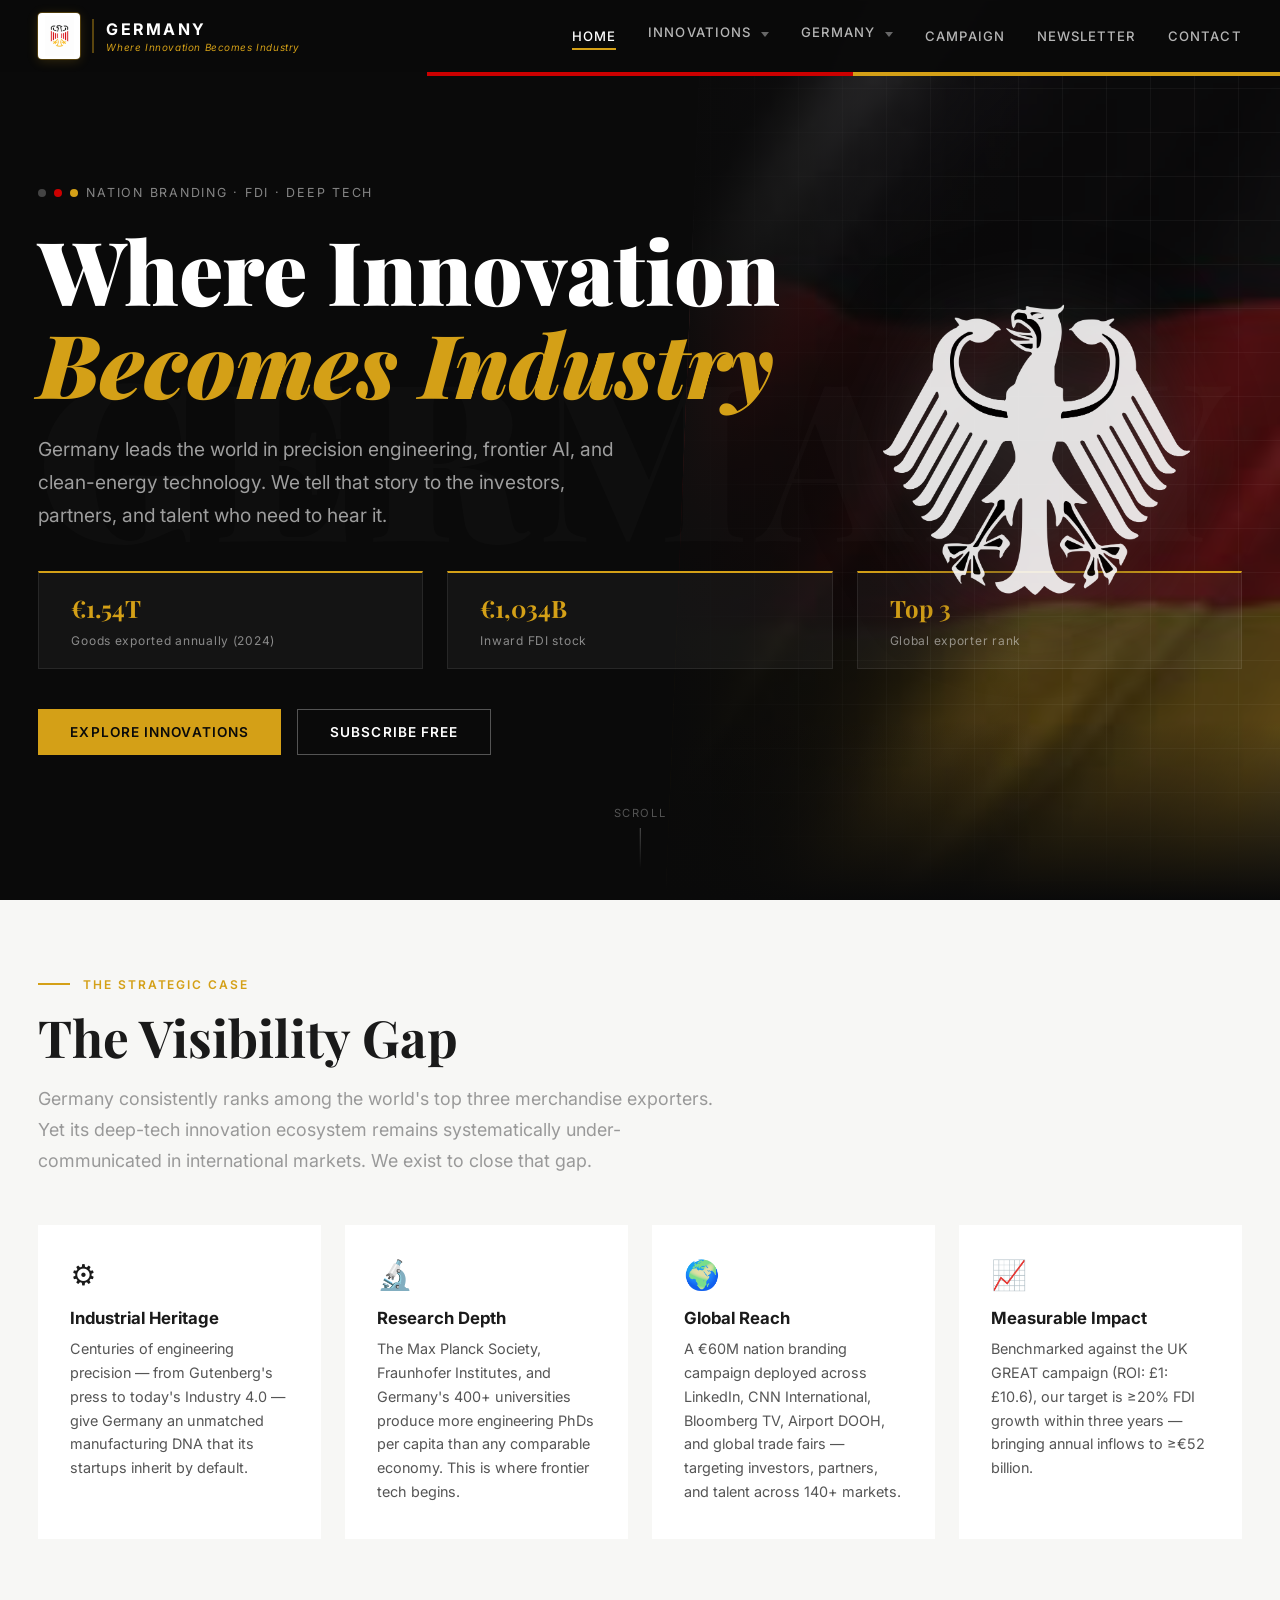
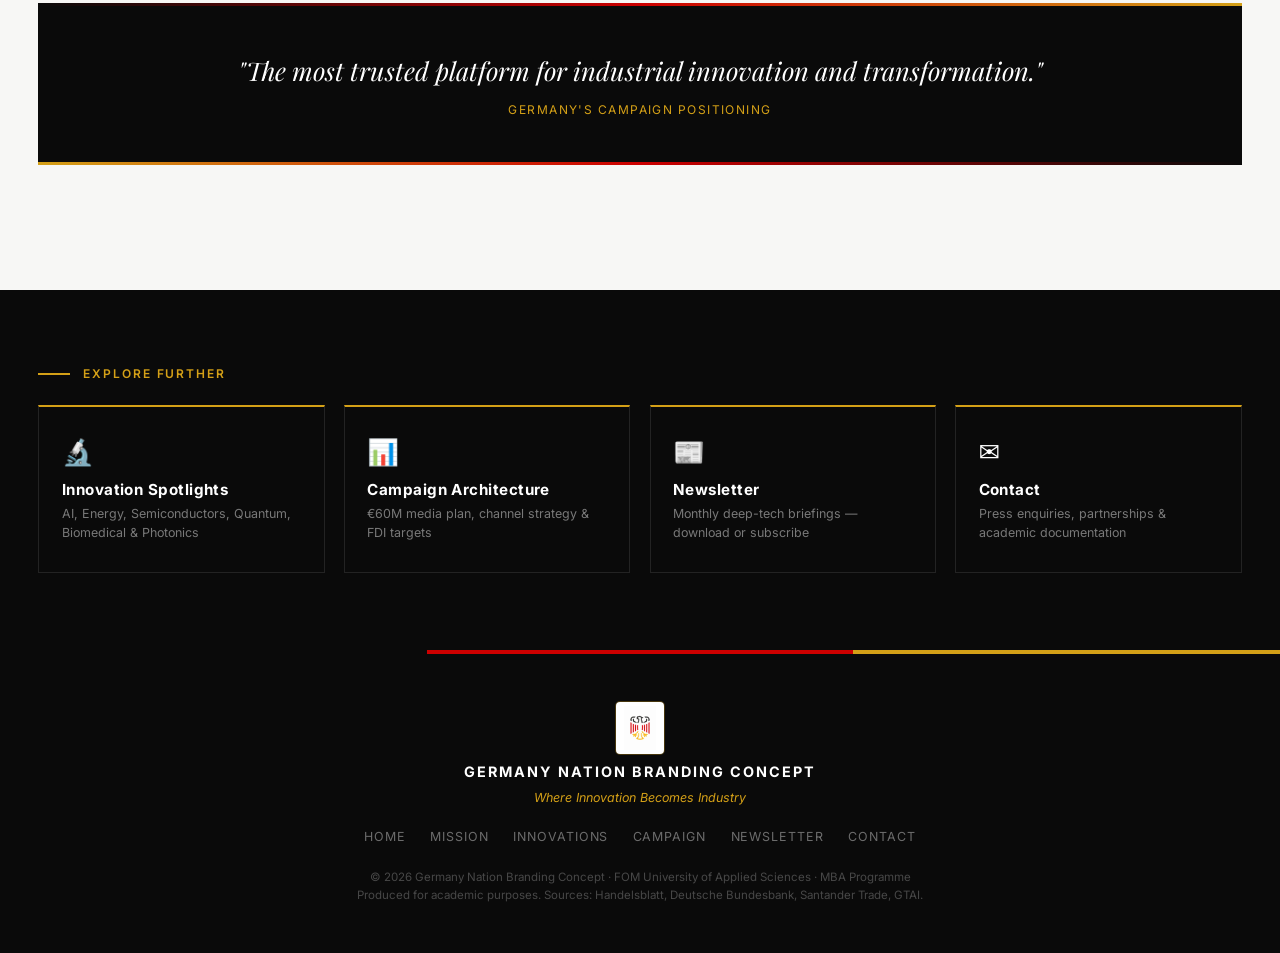
==== index.html @ 7d81b746 "Fix dropdown: bridge hover gap and replace unicode caret with CSS triangle - Replace &#9662; with CS" ====
<!DOCTYPE html>
<html lang="en">
<head>
  <meta charset="UTF-8" />
  <meta name="viewport" content="width=device-width, initial-scale=1.0" />
  <title>Germany — Where Innovation Becomes Industry</title>
  <link rel="preconnect" href="https://fonts.googleapis.com" />
  <link href="https://fonts.googleapis.com/css2?family=Playfair+Display:ital,wght@0,400;0,700;0,900;1,400&family=Inter:wght@300;400;500;600;700&display=swap" rel="stylesheet" />
  <link rel="stylesheet" href="style.css" />
</head>
<body>


<!-- ═══════════════════════════════════════════════
     NAVBAR
════════════════════════════════════════════════ -->
<header class="navbar" id="navbar">
  <div class="navbar__inner">
    <a href="index.html" class="navbar__logo">
      <img src="images/Adler_modern.png" class="logo-bundesadler" alt="Bundesadler" />
      <span class="logo-text">GERMANY<span class="logo-sub">Where Innovation Becomes Industry</span></span>
    </a>

        <nav class="navbar__links" id="navLinks">
      <a href="index.html" class="nav-link active">Home</a>
      <div class="nav-dropdown">
        <a href="innovations.html" class="nav-link has-dropdown">Innovations <span class="nav-caret"></span></a>
        <div class="nav-dropdown__menu">
          <a href="innovations.html#energy">Energy</a>
          <a href="innovations.html#ai">Artificial Intelligence</a>
          <a href="innovations.html#semicon">Semiconductors</a>
          <a href="innovations.html#biotech">Biomedical</a>
          <a href="innovations.html#quantum">Quantum</a>
          <a href="innovations.html#photonics">Photonics</a>
        </div>
      </div>
      <div class="nav-dropdown">
        <a href="germany.html" class="nav-link has-dropdown">GerMANY <span class="nav-caret"></span></a>
        <div class="nav-dropdown__menu">
          <a href="germany.html#innovations">GerMANY Innovations</a>
          <a href="germany.html#traditions">GerMANY Traditions</a>
          <a href="germany.html#automotives">GerMANY Automotives</a>
        </div>
      </div>
      <a href="campaign.html" class="nav-link">Campaign</a>
      <a href="newsletter.html" class="nav-link">Newsletter</a>
      <a href="contact.html" class="nav-link">Contact</a>
    </nav>

    <button class="hamburger" id="hamburger" aria-label="Menu">
      <span></span><span></span><span></span>
    </button>
  </div>
  <!-- German flag stripe -->
  <div class="flag-stripe">
    <div class="stripe black"></div>
    <div class="stripe red"></div>
    <div class="stripe gold"></div>
  </div>
</header>

<!-- ═══════════════════════════════════════════════
     HERO
════════════════════════════════════════════════ -->
<section class="hero" id="home">
  <!-- Real German flag photo background -->
  <div class="hero__flag-bg" aria-hidden="true">
    <img src="images/download.jpg" class="hero__flag-photo" alt="" />
    <div class="hfb-grid"></div>
  </div>
  <div class="hero__bg-text">GERMANY</div>

  <div class="hero__content">
    <div class="hero__eyebrow">
      <span class="flag-dot black-dot"></span>
      <span class="flag-dot red-dot"></span>
      <span class="flag-dot gold-dot"></span>
      <span>Nation Branding · FDI · Deep Tech</span>
    </div>
    <h1 class="hero__title">
      Where Innovation<br/>
      <em>Becomes Industry</em>
    </h1>
    <p class="hero__subtitle">
      Germany leads the world in precision engineering, frontier AI, and clean-energy technology.
      We tell that story to the investors, partners, and talent who need to hear it.
    </p>
    <div class="hero__stats">
      <div class="stat-card">
        <span class="stat-num">€1.54T</span>
        <span class="stat-label">Goods exported annually (2024)</span>
      </div>
      <div class="stat-card">
        <span class="stat-num">€1,034B</span>
        <span class="stat-label">Inward FDI stock</span>
      </div>
      <div class="stat-card">
        <span class="stat-num">Top 3</span>
        <span class="stat-label">Global exporter rank</span>
      </div>
    </div>
    <div class="hero__cta">
      <a href="innovations.html" class="btn btn--gold">Explore Innovations</a>
      <a href="newsletter.html" class="btn btn--outline">Subscribe Free</a>
    </div>
  </div>

  <div class="hero__eagle">
    <img src="images/Bundesadler_Siegel.svg.png" alt="Bundesadler — Germany" class="eagle-img" />
    <svg viewBox="0 0 200 220" xmlns="http://www.w3.org/2000/svg" class="eagle-svg" aria-label="Bundesadler" style="display:none">
      <g>
        <!-- Body -->
        <ellipse cx="100" cy="130" rx="26" ry="38" fill="currentColor"/>
        <!-- Head -->
        <circle cx="100" cy="75" r="22" fill="currentColor"/>
        <!-- Beak right -->
        <polygon points="100,62 128,74 100,86" fill="currentColor"/>
        <!-- Eye -->
        <circle cx="112" cy="69" r="5" fill="#0a0a0a"/>
        <!-- Crown 3 peaks -->
        <polygon points="83,53 87,40 91,53" fill="currentColor"/>
        <polygon points="95,50 100,36 105,50" fill="currentColor"/>
        <polygon points="109,53 113,40 117,53" fill="currentColor"/>
        <!-- Left wing -->
        <path d="M74,110 C60,92 20,82 5,55 C22,68 38,80 54,96 C38,74 30,46 36,20 C48,46 52,76 62,100 C54,66 58,32 72,16 C76,50 70,84 72,108 Z" fill="currentColor"/>
        <!-- Right wing -->
        <path d="M126,110 C140,92 180,82 195,55 C178,68 162,80 146,96 C162,74 170,46 164,20 C152,46 148,76 138,100 C146,66 142,32 128,16 C124,50 130,84 128,108 Z" fill="currentColor"/>
        <!-- Tail fan -->
        <path d="M78,165 C72,182 60,196 50,210 C66,196 82,186 100,180 C118,186 134,196 150,210 C140,196 128,182 122,165 Z" fill="currentColor"/>
        <!-- Left talons -->
        <line x1="80" y1="166" x2="62" y2="185" stroke="currentColor" stroke-width="5" stroke-linecap="round"/>
        <line x1="80" y1="166" x2="70" y2="188" stroke="currentColor" stroke-width="5" stroke-linecap="round"/>
        <line x1="80" y1="166" x2="78" y2="190" stroke="currentColor" stroke-width="5" stroke-linecap="round"/>
        <!-- Right talons -->
        <line x1="120" y1="166" x2="138" y2="185" stroke="currentColor" stroke-width="5" stroke-linecap="round"/>
        <line x1="120" y1="166" x2="130" y2="188" stroke="currentColor" stroke-width="5" stroke-linecap="round"/>
        <line x1="120" y1="166" x2="122" y2="190" stroke="currentColor" stroke-width="5" stroke-linecap="round"/>
        <!-- Breast shield (red) -->
        <rect x="88" y="118" width="24" height="30" rx="3" fill="#CC0000"/>
        <line x1="100" y1="118" x2="100" y2="148" stroke="#D4A017" stroke-width="2.5"/>
      </g>
    </svg>
  </div>

  <div class="hero__scroll">
    <span>Scroll</span>
    <div class="scroll-line"></div>
  </div>
</section>

<!-- ═══════════════════════════════════════════════
     MISSION — NATION BRANDING
════════════════════════════════════════════════ -->
<section class="section mission" id="mission">
  <div class="section__inner">
    <div class="section__label">
      <div class="label-line"></div>
      The Strategic Case
    </div>
    <h2 class="section__title">The Visibility Gap</h2>
    <p class="section__lead">
      Germany consistently ranks among the world's top three merchandise exporters.
      Yet its deep-tech innovation ecosystem remains systematically under-communicated
      in international markets. We exist to close that gap.
    </p>

    <div class="mission__grid">
      <div class="mission__card">
        <div class="card-icon gold-icon">⚙️</div>
        <h3>Industrial Heritage</h3>
        <p>Centuries of engineering precision — from Gutenberg's press to today's Industry 4.0 — give Germany an unmatched manufacturing DNA that its startups inherit by default.</p>
      </div>
      <div class="mission__card">
        <div class="card-icon red-icon">🔬</div>
        <h3>Research Depth</h3>
        <p>The Max Planck Society, Fraunhofer Institutes, and Germany's 400+ universities produce more engineering PhDs per capita than any comparable economy. This is where frontier tech begins.</p>
      </div>
      <div class="mission__card">
        <div class="card-icon black-icon">🌍</div>
        <h3>Global Reach</h3>
        <p>A €60M nation branding campaign deployed across LinkedIn, CNN International, Bloomberg TV, Airport DOOH, and global trade fairs — targeting investors, partners, and talent across 140+ markets.</p>
      </div>
      <div class="mission__card">
        <div class="card-icon gold-icon">📈</div>
        <h3>Measurable Impact</h3>
        <p>Benchmarked against the UK GREAT campaign (ROI: £1:£10.6), our target is ≥20% FDI growth within three years — bringing annual inflows to ≥€52 billion.</p>
      </div>
    </div>

    <!-- Positioning statement -->
    <div class="positioning">
      <div class="positioning__quote">
        "The most trusted platform for industrial innovation and transformation."
      </div>
      <div class="positioning__label">Germany's Campaign Positioning</div>
    </div>

  </div>
</section>

<!-- Page Navigation -->
<section class="section page-nav-sec">
  <div class="section__inner">
    <div class="section__label"><div class="label-line"></div>Explore Further</div>
    <div class="page-nav__grid">
      <a href="innovations.html" class="page-nav__card">
        <div class="page-nav__icon">&#128300;</div>
        <div class="page-nav__title">Innovation Spotlights</div>
        <div class="page-nav__desc">AI, Energy, Semiconductors, Quantum, Biomedical &amp; Photonics</div>
      </a>
      <a href="campaign.html" class="page-nav__card">
        <div class="page-nav__icon">&#128202;</div>
        <div class="page-nav__title">Campaign Architecture</div>
        <div class="page-nav__desc">&#8364;60M media plan, channel strategy &amp; FDI targets</div>
      </a>
      <a href="newsletter.html" class="page-nav__card">
        <div class="page-nav__icon">&#128240;</div>
        <div class="page-nav__title">Newsletter</div>
        <div class="page-nav__desc">Monthly deep-tech briefings &mdash; download or subscribe</div>
      </a>
      <a href="contact.html" class="page-nav__card">
        <div class="page-nav__icon">&#9993;</div>
        <div class="page-nav__title">Contact</div>
        <div class="page-nav__desc">Press enquiries, partnerships &amp; academic documentation</div>
      </a>
    </div>
  </div>
</section>

<!-- ═══════════════════════════════════════════════
     FOOTER
════════════════════════════════════════════════ -->
<footer class="footer">
  <div class="flag-stripe">
    <div class="stripe black"></div>
    <div class="stripe red"></div>
    <div class="stripe gold"></div>
  </div>
  <div class="footer__inner">
    <div class="footer__brand">
      <img src="images/Adler_modern.png" class="footer-adler" alt="Bundesadler" />
      <span class="footer__name">GERMANY NATION BRANDING CONCEPT</span>
      <span class="footer__tagline">Where Innovation Becomes Industry</span>
    </div>
    <div class="footer__links">
      <a href="index.html">Home</a>
      <a href="index.html">Mission</a>
      <a href="innovations.html">Innovations</a>
      <a href="campaign.html">Campaign</a>
      <a href="newsletter.html">Newsletter</a>
      <a href="contact.html">Contact</a>
    </div>
    <div class="footer__copy">
      © 2026 Germany Nation Branding Concept · FOM University of Applied Sciences · MBA Programme<br/>
      Produced for academic purposes. Sources: Handelsblatt, Deutsche Bundesbank, Santander Trade, GTAI.
    </div>
  </div>
</footer>
<script src="script.js"></script>
</body>
</html>
---- style.css ----
/* ═══════════════════════════════════════════════
   VARIABLES & RESET
════════════════════════════════════════════════ */
:root {
  --black:   #0a0a0a;
  --red:     #CC0000;
  --gold:    #D4A017;
  --gold-lt: #F0C040;
  --navy:    #003366;
  --white:   #FFFFFF;
  --grey-1:  #F7F7F5;
  --grey-2:  #E8E6E0;
  --grey-3:  #999;
  --text:    #1a1a1a;

  --ff-serif: 'Playfair Display', Georgia, serif;
  --ff-sans:  'Inter', system-ui, sans-serif;

  --nav-h: 72px;
  --max-w: 1760px;
  --pad:   clamp(1.5rem, 3vw, 3.5rem);
}

*, *::before, *::after { box-sizing: border-box; margin: 0; padding: 0; }
html { scroll-behavior: smooth; font-size: 16px; }
body { font-family: var(--ff-sans); color: var(--text); background: var(--white); overflow-x: hidden; }
img, svg { display: block; }
a { color: inherit; text-decoration: none; }
button { cursor: pointer; border: none; background: none; font-family: var(--ff-sans); }

/* ═══════════════════════════════════════════════
   FLAG STRIPE
════════════════════════════════════════════════ */
.flag-stripe { display: flex; height: 4px; width: 100%; }
.flag-stripe .stripe { flex: 1; }
.stripe.black, .fb.black { background: var(--black); }
.stripe.red,   .fb.red   { background: var(--red); }
.stripe.gold,  .fb.gold  { background: var(--gold); }

/* ═══════════════════════════════════════════════
   NAVBAR
════════════════════════════════════════════════ */
.navbar {
  position: fixed; top: 0; left: 0; right: 0; z-index: 1000;
  background: rgba(10,10,10,0.96);
  backdrop-filter: blur(12px);
  -webkit-backdrop-filter: blur(12px);
  transition: box-shadow 0.3s;
}
.navbar.scrolled { box-shadow: 0 2px 24px rgba(0,0,0,0.4); }
.navbar__inner {
  max-width: var(--max-w);
  margin: 0 auto;
  padding: 0 var(--pad);
  height: var(--nav-h);
  display: flex;
  align-items: center;
  justify-content: space-between;
}

.navbar__logo {
  display: flex; align-items: center; gap: 0.75rem;
  font-family: var(--ff-sans); font-weight: 700; color: var(--white);
  letter-spacing: 0.04em;
}
.logo-bundesadler {
  width: 42px; height: 46px;
  object-fit: contain;
  flex-shrink: 0;
  background: white;
  border-radius: 4px;
  padding: 3px;
  box-shadow: 0 0 0 1px rgba(212,160,23,0.3), 0 2px 12px rgba(212,160,23,0.2);
  transition: box-shadow 0.3s;
}
.navbar__logo:hover .logo-bundesadler {
  box-shadow: 0 0 0 2px var(--gold), 0 4px 20px rgba(212,160,23,0.4);
}
.logo-text {
  font-size: 1rem; letter-spacing: 0.14em; color: var(--white);
  text-transform: uppercase;
  border-left: 2px solid rgba(212,160,23,0.4);
  padding-left: 0.75rem;
}
.logo-sub {
  color: var(--gold); font-weight: 400; font-size: 0.62rem;
  display: block; letter-spacing: 0.06em;
  text-transform: none; margin-top: 2px;
  font-style: italic;
}

.navbar__links { display: flex; gap: 2rem; }
.nav-link {
  font-size: 0.82rem; font-weight: 500; letter-spacing: 0.08em;
  color: rgba(255,255,255,0.7); text-transform: uppercase;
  padding: 0.4rem 0; position: relative;
  transition: color 0.2s;
}
.nav-link::after {
  content: ''; position: absolute; bottom: 0; left: 0; right: 0;
  height: 2px; background: var(--gold);
  transform: scaleX(0); transform-origin: left;
  transition: transform 0.25s ease;
}
.nav-link:hover, .nav-link.active { color: var(--white); }
.nav-link:hover::after, .nav-link.active::after { transform: scaleX(1); }

/* ── Dropdown navigation ─────────────────────── */
.nav-caret {
  display: inline-block;
  width: 0; height: 0;
  border-left: 4px solid transparent;
  border-right: 4px solid transparent;
  border-top: 5px solid currentColor;
  opacity: 0.55;
  margin-left: 5px;
  vertical-align: middle;
  transition: transform 0.18s;
}
.nav-dropdown { position: relative; }
.nav-dropdown__menu {
  position: absolute;
  /* top: 100% + padding-top bridges the gap so hover never breaks */
  top: 100%; left: 50%;
  transform: translateX(-50%) translateY(-4px);
  min-width: 210px;
  background: rgba(10,10,10,0.98);
  border: 1px solid rgba(212,160,23,0.18);
  border-top: 2px solid var(--gold);
  padding: 0.4rem 0;
  margin-top: 12px;
  opacity: 0; pointer-events: none;
  transition: opacity 0.18s ease, transform 0.18s ease;
  z-index: 500;
}
/* Invisible bridge fills the gap between link and menu */
.nav-dropdown__menu::before {
  content: '';
  position: absolute;
  top: -14px; left: 0; right: 0;
  height: 14px;
}
.nav-dropdown:hover .nav-dropdown__menu,
.nav-dropdown.open .nav-dropdown__menu {
  opacity: 1; pointer-events: auto;
  transform: translateX(-50%) translateY(0);
}
.nav-dropdown:hover .nav-caret { transform: rotate(180deg); }
.nav-dropdown__menu a {
  display: block;
  padding: 0.55rem 1.2rem;
  font-size: 0.78rem; font-weight: 500;
  letter-spacing: 0.06em; text-transform: none;
  color: rgba(255,255,255,0.65);
  transition: color 0.15s, background 0.15s;
  white-space: nowrap;
}
.nav-dropdown__menu a:hover { color: var(--gold); background: rgba(212,160,23,0.05); }

.hamburger { display: none; flex-direction: column; gap: 5px; padding: 8px; }
.hamburger span { display: block; width: 24px; height: 2px; background: var(--white); transition: all 0.3s; }
.hamburger.open span:nth-child(1) { transform: translateY(7px) rotate(45deg); }
.hamburger.open span:nth-child(2) { opacity: 0; }
.hamburger.open span:nth-child(3) { transform: translateY(-7px) rotate(-45deg); }

/* ═══════════════════════════════════════════════
   HERO
════════════════════════════════════════════════ */
.hero {
  min-height: 100vh;
  background: var(--black);
  display: flex; align-items: center;
  padding: calc(var(--nav-h) + 2rem) var(--pad) 4rem;
  position: relative; overflow: hidden;
}

.hero__bg-text {
  position: absolute;
  font-family: var(--ff-serif);
  font-size: clamp(80px, 18vw, 220px);
  font-weight: 900;
  color: rgba(255,255,255,0.02);
  letter-spacing: 0.05em;
  top: 50%; left: 50%;
  transform: translate(-50%,-50%);
  white-space: nowrap;
  pointer-events: none;
  user-select: none;
}

.hero__content {
  max-width: var(--max-w); margin: 0 auto; position: relative; z-index: 2;
  flex: 1;
}
.hero__eyebrow {
  display: flex; align-items: center; gap: 0.5rem;
  font-size: 0.78rem; letter-spacing: 0.14em; text-transform: uppercase;
  color: rgba(255,255,255,0.5); margin-bottom: 1.5rem;
}
.flag-dot { width: 8px; height: 8px; border-radius: 50%; }
.black-dot { background: #444; }
.red-dot   { background: var(--red); }
.gold-dot  { background: var(--gold); }

.hero__title {
  font-family: var(--ff-serif);
  font-size: clamp(2.8rem, 7vw, 5.5rem);
  font-weight: 900;
  color: var(--white);
  line-height: 1.05;
  margin-bottom: 1.5rem;
}
.hero__title em {
  font-style: italic;
  color: var(--gold);
  display: block;
}

.hero__subtitle {
  font-size: clamp(1rem, 1.5vw, 1.2rem);
  color: rgba(255,255,255,0.6);
  max-width: 580px;
  line-height: 1.7;
  margin-bottom: 2.5rem;
}

.hero__stats {
  display: flex; gap: 1.5rem; flex-wrap: wrap;
  margin-bottom: 2.5rem;
}
.stat-card {
  background: rgba(255,255,255,0.04);
  border: 1px solid rgba(255,255,255,0.08);
  border-top: 2px solid var(--gold);
  padding: 1.2rem 2rem;
  flex: 1; min-width: 160px;
}
.stat-num {
  display: block; font-size: 1.5rem; font-weight: 700; color: var(--gold);
  font-family: var(--ff-serif); margin-bottom: 0.3rem;
}
.stat-label { font-size: 0.75rem; color: rgba(255,255,255,0.5); letter-spacing: 0.06em; }

.hero__cta { display: flex; gap: 1rem; flex-wrap: wrap; }

/* Buttons */
.btn {
  display: inline-flex; align-items: center;
  padding: 0.85rem 2rem;
  font-size: 0.85rem; font-weight: 600; letter-spacing: 0.08em; text-transform: uppercase;
  transition: all 0.25s;
}
.btn--gold {
  background: var(--gold); color: var(--black);
}
.btn--gold:hover { background: var(--gold-lt); transform: translateY(-2px); box-shadow: 0 8px 24px rgba(212,160,23,0.3); }
.btn--outline {
  border: 1px solid rgba(255,255,255,0.3); color: var(--white);
}
.btn--outline:hover { border-color: var(--gold); color: var(--gold); }
.btn--full { width: 100%; justify-content: center; }

/* ── Hero flag background (real photo) ────────── */
.hero__flag-bg {
  position: absolute;
  right: 0; top: 0; bottom: 0;
  width: 48%;
  overflow: hidden;
  pointer-events: none;
  clip-path: polygon(6% 0, 100% 0, 100% 100%, 0% 100%);
}
.hero__flag-photo {
  width: 100%; height: 100%;
  object-fit: cover;
  object-position: center;
  opacity: 0.35;
  display: block;
}
.hfb-grid {
  position: absolute; inset: 0;
  background-image:
    linear-gradient(rgba(255,255,255,0.04) 1px, transparent 1px),
    linear-gradient(90deg, rgba(255,255,255,0.04) 1px, transparent 1px);
  background-size: 44px 44px;
  z-index: 1;
}
/* Fade the flag into the black hero on the left */
.hero__flag-bg::before {
  content: '';
  position: absolute; inset: 0; z-index: 2;
  background: linear-gradient(to right, var(--black) 0%, rgba(10,10,10,0.5) 30%, transparent 60%);
}
/* Bottom fade */
.hero__flag-bg::after {
  content: '';
  position: absolute; inset: 0; z-index: 2;
  background: linear-gradient(to top, var(--black) 0%, transparent 20%);
}

/* Eagle */
.hero__eagle {
  position: absolute; right: clamp(2rem, 7vw, 7rem); top: 50%;
  transform: translateY(-50%);
  width: clamp(180px, 24vw, 320px);
  pointer-events: none;
  z-index: 4;
  filter: drop-shadow(0 8px 40px rgba(0,0,0,0.8));
}
.eagle-img {
  width: 100%; height: auto;
  display: block;
  /* Invert black eagle → white, then screen removes the black bg */
  filter: invert(1) drop-shadow(0 0 32px rgba(255,255,255,0.15));
  mix-blend-mode: screen;
  opacity: 0.88;
}

/* Scroll indicator */
.hero__scroll {
  position: absolute; bottom: 2rem; left: 50%;
  transform: translateX(-50%);
  display: flex; flex-direction: column; align-items: center; gap: 0.5rem;
  font-size: 0.7rem; letter-spacing: 0.14em; text-transform: uppercase;
  color: rgba(255,255,255,0.3);
}
.scroll-line {
  width: 1px; height: 40px;
  background: linear-gradient(to bottom, rgba(255,255,255,0.3), transparent);
  animation: scrollPulse 2s ease-in-out infinite;
}
@keyframes scrollPulse { 0%,100%{opacity:0.3} 50%{opacity:1} }

/* ═══════════════════════════════════════════════
   SECTIONS SHARED
════════════════════════════════════════════════ */
.section { padding: clamp(4rem, 6vw, 6rem) var(--pad); }
.section__inner { max-width: var(--max-w); margin: 0 auto; width: 100%; }
.section__label {
  display: flex; align-items: center; gap: 0.8rem;
  font-size: 0.75rem; font-weight: 600; letter-spacing: 0.16em; text-transform: uppercase;
  color: var(--gold); margin-bottom: 1rem;
}
.section__label.light { color: var(--gold-lt); }
.label-line { width: 32px; height: 2px; background: var(--gold); }
.label-line.light { background: var(--gold-lt); }
.section__title {
  font-family: var(--ff-serif);
  font-size: clamp(2rem, 4vw, 3.2rem);
  font-weight: 700; line-height: 1.15;
  margin-bottom: 1rem;
}
.section__title.light { color: var(--white); }
.section__lead {
  font-size: clamp(1rem, 1.4vw, 1.15rem);
  color: var(--grey-3); line-height: 1.75;
  max-width: 700px; margin-bottom: 3rem;
}
.section__lead.light { color: rgba(255,255,255,0.65); }

/* ═══════════════════════════════════════════════
   MISSION
════════════════════════════════════════════════ */
.mission { background: var(--grey-1); }
.mission__grid {
  display: grid;
  grid-template-columns: repeat(4, 1fr);
  gap: 1.5rem; margin-bottom: 4rem;
}
.mission__card {
  background: var(--white);
  padding: 2rem;
  border-bottom: 3px solid transparent;
  transition: border-color 0.3s, box-shadow 0.3s;
}
.mission__card:hover { border-color: var(--gold); box-shadow: 0 8px 32px rgba(0,0,0,0.08); }
.card-icon { font-size: 1.8rem; margin-bottom: 1rem; }
.mission__card h3 { font-size: 1.05rem; font-weight: 700; margin-bottom: 0.6rem; }
.mission__card p { font-size: 0.9rem; color: #555; line-height: 1.65; }

.positioning {
  background: var(--black); padding: 3rem;
  text-align: center; margin-bottom: 3rem;
  position: relative;
}
.positioning::before, .positioning::after {
  content: ''; position: absolute; left: 0; right: 0; height: 3px;
}
.positioning::before { top: 0; background: linear-gradient(to right, var(--black), var(--red), var(--gold)); }
.positioning::after  { bottom: 0; background: linear-gradient(to right, var(--gold), var(--red), var(--black)); }
.positioning__quote {
  font-family: var(--ff-serif); font-style: italic;
  font-size: clamp(1.1rem, 2.2vw, 1.6rem);
  color: var(--white); line-height: 1.5;
  margin-bottom: 0.8rem;
}
.positioning__label { font-size: 0.75rem; color: var(--gold); letter-spacing: 0.12em; text-transform: uppercase; }

/* ── Media Plan ─────────────────────────────────── */
.media-plan {
  background: var(--black);
  padding: 2.5rem;
  margin-top: 2rem;
}
.media-plan__header {
  display: flex; justify-content: space-between; align-items: flex-start;
  gap: 2rem; flex-wrap: wrap; margin-bottom: 2rem;
  border-bottom: 1px solid rgba(255,255,255,0.08);
  padding-bottom: 1.5rem;
}
.media-plan__label {
  font-size: 0.7rem; font-weight: 700; letter-spacing: 0.14em;
  text-transform: uppercase; color: var(--gold); margin-bottom: 0.4rem;
  display: block;
}
.media-plan__title {
  font-family: var(--ff-serif); font-size: 1.6rem; font-weight: 700;
  color: var(--white); margin-bottom: 0.6rem;
}
.media-plan__intro {
  font-size: 0.85rem; color: rgba(255,255,255,0.45); line-height: 1.65;
  max-width: 520px;
}
.media-plan__total-box {
  background: rgba(212,160,23,0.1);
  border: 1px solid rgba(212,160,23,0.3);
  border-top: 3px solid var(--gold);
  padding: 1.2rem 1.8rem;
  text-align: center; flex-shrink: 0;
}
.mt-num  { display: block; font-family: var(--ff-serif); font-size: 2rem; font-weight: 900; color: var(--gold); }
.mt-label { display: block; font-size: 0.72rem; color: rgba(255,255,255,0.4); margin-top: 0.2rem; letter-spacing: 0.06em; }

/* Channel rows */
.media-grid { display: flex; flex-direction: column; gap: 0; }
.media-item {
  display: flex; align-items: center;
  gap: 1rem; padding: 0.9rem 0;
  border-bottom: 1px solid rgba(255,255,255,0.05);
  flex-wrap: wrap;
}
.media-item::before {
  content: attr(data-audience);
  display: none; /* shown on hover via JS if needed */
}
.mi-left {
  display: flex; align-items: flex-start; gap: 0.8rem;
  flex: 0 0 280px; min-width: 220px;
}
.mi-color { width: 3px; min-height: 36px; border-radius: 2px; flex-shrink: 0; margin-top: 2px; }
.mi-meta { display: flex; flex-direction: column; gap: 0.2rem; }
.mi-channel {
  font-size: 0.88rem; font-weight: 600; color: var(--white);
  display: flex; align-items: baseline; gap: 0.4rem; flex-wrap: wrap;
}
.mi-sub { font-size: 0.72rem; font-weight: 400; color: rgba(255,255,255,0.4); }
.mi-why { font-size: 0.75rem; color: rgba(255,255,255,0.35); line-height: 1.4; }

.mi-right {
  display: flex; align-items: center; gap: 1rem; flex: 1; min-width: 160px;
}
.mi-bar-wrap {
  flex: 1; background: rgba(255,255,255,0.05);
  height: 6px; border-radius: 3px; overflow: hidden;
}
.mi-bar {
  height: 100%; width: var(--w);
  border-radius: 3px;
  transition: width 1.2s ease;
}
.mi-figures {
  display: flex; gap: 0.8rem; align-items: center;
  flex-shrink: 0;
}
.mi-budget { font-size: 0.88rem; font-weight: 700; color: var(--white); width: 40px; text-align: right; }
.mi-share  { font-size: 0.72rem; color: rgba(255,255,255,0.3); width: 28px; }

/* Footer row */
.media-plan__footer {
  display: flex; gap: 2rem; flex-wrap: wrap;
  margin-top: 1.5rem;
  padding-top: 1.2rem;
  border-top: 1px solid rgba(255,255,255,0.08);
}
.mpf-item { display: flex; flex-direction: column; gap: 0.2rem; }
.mpf-label { font-size: 0.65rem; color: rgba(255,255,255,0.3); text-transform: uppercase; letter-spacing: 0.1em; }
.mpf-val   { font-size: 0.8rem; color: rgba(255,255,255,0.55); }

/* ═══════════════════════════════════════════════
   INNOVATIONS
════════════════════════════════════════════════ */
.innovations { background: var(--white); }

.tabs {
  display: flex; gap: 0.5rem; flex-wrap: wrap;
  border-bottom: 2px solid var(--grey-2);
  margin-bottom: 2.5rem;
}
.tab-btn {
  padding: 0.7rem 1.5rem;
  font-size: 0.85rem; font-weight: 600;
  color: var(--grey-3);
  border-bottom: 3px solid transparent;
  margin-bottom: -2px;
  transition: all 0.2s;
  letter-spacing: 0.02em;
}
.tab-btn:hover { color: var(--text); }
.tab-btn.active { color: var(--navy); border-bottom-color: var(--gold); }

.tab-content { display: none; }
.tab-content.active { display: block; }

.spotlight-hero {
  background: var(--grey-1);
  padding: 2rem 2.5rem;
  border-left: 4px solid var(--gold);
  margin-bottom: 2rem;
  position: relative;
}
.spotlight-badge {
  display: inline-block;
  background: var(--gold); color: var(--black);
  font-size: 0.7rem; font-weight: 700; letter-spacing: 0.1em; text-transform: uppercase;
  padding: 0.25rem 0.75rem;
  margin-bottom: 0.8rem;
}
.spotlight-hero h3 {
  font-family: var(--ff-serif); font-size: clamp(1.2rem, 2.5vw, 1.8rem);
  margin-bottom: 0.8rem;
}
.spotlight-lead { font-size: 1rem; color: #555; line-height: 1.7; }

.company-cards {
  display: grid;
  grid-template-columns: repeat(3, 1fr);
  gap: 1.5rem; margin-bottom: 2rem;
}
.company-card {
  border: 1px solid var(--grey-2);
  padding: 1.5rem;
  transition: box-shadow 0.25s, border-color 0.25s;
}
.company-card:hover { box-shadow: 0 8px 32px rgba(0,0,0,0.1); border-color: var(--gold); }
.company-card.featured { border-top: 3px solid var(--gold); }
.company-card__header {
  display: flex; align-items: flex-start; gap: 1rem;
  margin-bottom: 1rem; flex-wrap: wrap;
}
.company-icon {
  width: 42px; height: 42px; border-radius: 6px;
  display: flex; align-items: center; justify-content: center;
  font-size: 1.2rem; flex-shrink: 0;
}
.company-card__header h4 { font-size: 1rem; font-weight: 700; margin-bottom: 0.15rem; }
.company-city { font-size: 0.75rem; color: var(--grey-3); }
.company-badge {
  margin-left: auto;
  background: var(--gold); color: var(--black);
  font-size: 0.68rem; font-weight: 700; letter-spacing: 0.08em;
  padding: 0.2rem 0.6rem; white-space: nowrap;
}
.company-card p { font-size: 0.9rem; color: #444; line-height: 1.65; margin-bottom: 1rem; }
.company-milestones { display: flex; gap: 1rem; flex-wrap: wrap; margin-bottom: 1rem; }
.milestone {
  display: flex; flex-direction: column;
  background: var(--grey-1); padding: 0.5rem 0.8rem;
}
.m-year { font-size: 0.82rem; font-weight: 700; color: var(--navy); }
.m-text  { font-size: 0.72rem; color: var(--grey-3); }
.company-quote {
  border-left: 3px solid var(--gold);
  padding: 0.5rem 0.8rem;
  font-style: italic; font-size: 0.88rem;
  color: #555; margin: 0;
}
.company-quote cite { display: block; font-style: normal; font-size: 0.75rem; color: var(--grey-3); margin-top: 0.3rem; }

.data-strip {
  display: grid; grid-template-columns: repeat(auto-fit, minmax(150px, 1fr));
  gap: 1px; background: var(--grey-2);
  margin-top: 1rem;
}
.data-item {
  background: var(--grey-1);
  padding: 1.2rem; display: flex; flex-direction: column; gap: 0.3rem;
}
.data-item strong { font-size: 1.4rem; color: var(--navy); font-family: var(--ff-serif); }
.data-item span   { font-size: 0.78rem; color: var(--grey-3); }

.coming-soon-note {
  background: var(--grey-1); border: 1px dashed var(--grey-2);
  padding: 1.5rem; text-align: center;
  font-size: 0.95rem; color: #555;
  display: flex; align-items: center; justify-content: center; gap: 0.6rem;
  margin-top: 1rem;
}

/* ═══════════════════════════════════════════════
   CAMPAIGN
════════════════════════════════════════════════ */
.campaign { background: var(--black); padding: 0; }
.campaign__bg {
  width: 100%; overflow: hidden;
}
.campaign__flag-bar {
  display: flex; height: 6px;
}
.fb { flex: 1; }
.campaign__inner { padding: 5rem var(--pad); }

.campaign__pillars {
  display: grid; grid-template-columns: repeat(3, 1fr);
  gap: 2rem; margin-bottom: 3.5rem;
}
.pillar {
  border: 1px solid rgba(255,255,255,0.12);
  border-top: 2px solid var(--gold);
  padding: 1.8rem;
  transition: border-color 0.3s, box-shadow 0.3s;
}
.pillar:hover { border-color: rgba(212,160,23,0.5); box-shadow: 0 8px 32px rgba(212,160,23,0.08); }
.pillar__num {
  font-family: var(--ff-serif); font-size: 2.5rem; font-weight: 900;
  opacity: 0.8; margin-bottom: 0.6rem;
}
.gold-text { color: var(--gold); }
.red-text  { color: var(--red); }
.pillar h4 { font-size: 1rem; font-weight: 700; color: var(--white); margin-bottom: 0.5rem; }
.pillar p  { font-size: 0.88rem; color: rgba(255,255,255,0.5); line-height: 1.65; }

.kpi-row {
  display: grid; grid-template-columns: repeat(4, 1fr);
  gap: 1px; background: rgba(255,255,255,0.06);
}
.kpi {
  background: var(--black); padding: 2rem 1.5rem;
  display: flex; flex-direction: column; gap: 0.5rem;
  border-top: 2px solid var(--gold);
}
.kpi-val   { font-family: var(--ff-serif); font-size: 2rem; font-weight: 900; color: var(--gold); }
.kpi-label { font-size: 0.78rem; color: rgba(255,255,255,0.45); }

/* ═══════════════════════════════════════════════
   NEWSLETTER
════════════════════════════════════════════════ */
.newsletter-sec { background: var(--grey-1); }

.issues-preview {
  display: grid; grid-template-columns: repeat(3, 1fr);
  gap: 1.5rem; margin-bottom: 3rem;
}
.issue-card {
  background: var(--white);
  padding: 1.8rem;
  border: 1px solid var(--grey-2);
  position: relative;
  transition: box-shadow 0.25s;
}
.issue-card:hover { box-shadow: 0 8px 32px rgba(0,0,0,0.08); }
.active-issue { border-top: 3px solid var(--gold); }
.issue-card__vol { font-size: 0.72rem; color: var(--grey-3); letter-spacing: 0.1em; text-transform: uppercase; margin-bottom: 0.5rem; }
.issue-card__tag {
  display: inline-block; font-size: 0.72rem; font-weight: 700;
  padding: 0.2rem 0.6rem; margin-bottom: 0.8rem; letter-spacing: 0.06em;
}
.energy-tag  { background: rgba(204,0,0,0.1); color: var(--red); }
.ai-tag      { background: rgba(0,51,102,0.1); color: var(--navy); }
.semicon-tag { background: rgba(212,160,23,0.15); color: #8a6500; }

.btn-download {
  display: inline-block; margin-top: 1.2rem;
  padding: 0.5rem 1.1rem;
  border: 1px solid var(--gold); color: var(--gold);
  font-size: 0.78rem; font-weight: 600; letter-spacing: 0.08em;
  text-transform: uppercase; transition: background 0.2s, color 0.2s;
}
.btn-download:hover { background: var(--gold); color: var(--black); }
.issue-card h4 { font-family: var(--ff-serif); font-size: 1.15rem; font-weight: 700; margin-bottom: 0.6rem; }
.issue-card p  { font-size: 0.88rem; color: #555; line-height: 1.65; margin-bottom: 1rem; }
.issue-card__companies { font-size: 0.75rem; color: var(--grey-3); font-style: italic; }
.upcoming { opacity: 0.75; }
.upcoming-badge {
  position: absolute; top: 1rem; right: 1rem;
  background: var(--grey-2); color: var(--grey-3);
  font-size: 0.65rem; font-weight: 700; letter-spacing: 0.08em; text-transform: uppercase;
  padding: 0.2rem 0.6rem;
}

.subscribe-box {
  background: var(--white); padding: 2.5rem;
  border-top: 3px solid var(--gold);
  max-width: 600px;
}
.subscribe-box h3 { font-size: 1.2rem; font-weight: 700; margin-bottom: 0.4rem; }
.subscribe-box p  { font-size: 0.9rem; color: #555; margin-bottom: 1.5rem; }
.subscribe-form { display: flex; flex-direction: column; gap: 0.8rem; }
.form-input {
  width: 100%; padding: 0.85rem 1rem;
  border: 1px solid var(--grey-2); background: var(--grey-1);
  font-family: var(--ff-sans); font-size: 0.9rem; color: var(--text);
  outline: none; transition: border-color 0.2s;
}
.form-input:focus { border-color: var(--gold); background: var(--white); }
.form-select { appearance: none; cursor: pointer; }
.form-textarea { resize: vertical; min-height: 120px; }
.subscribe-confirm, .contact-confirm {
  display: none; margin-top: 1rem;
  background: rgba(0,100,0,0.08); color: #006400;
  padding: 0.8rem 1rem; font-size: 0.88rem;
  border-left: 3px solid #006400;
}

/* ═══════════════════════════════════════════════
   CONTACT
════════════════════════════════════════════════ */
.contact-sec { background: var(--white); }
.contact__inner { display: grid; grid-template-columns: 1fr 1fr; gap: 4rem; align-items: start; }
.contact__left p { font-size: 0.95rem; color: #555; line-height: 1.7; margin-bottom: 2rem; }
.contact-items { display: flex; flex-direction: column; gap: 0.8rem; }
.contact-item { display: flex; align-items: center; gap: 0.8rem; font-size: 0.9rem; }
.ci-icon { width: 32px; height: 32px; background: var(--gold); display: flex; align-items: center; justify-content: center; font-size: 0.9rem; flex-shrink: 0; }
.contact-form { display: flex; flex-direction: column; gap: 0.8rem; }

/* ═══════════════════════════════════════════════
   FOOTER
════════════════════════════════════════════════ */
.footer { background: var(--black); }
.footer__inner {
  max-width: var(--max-w); margin: 0 auto;
  padding: 3rem var(--pad);
  display: flex; flex-direction: column; align-items: center; gap: 1.5rem;
  text-align: center;
}
.footer__brand { display: flex; flex-direction: column; align-items: center; gap: 0.6rem; }
.footer-adler {
  width: 48px; height: 52px;
  object-fit: contain;
  background: white;
  border-radius: 4px;
  padding: 4px;
  box-shadow: 0 0 0 1px rgba(212,160,23,0.3);
}
.footer__name { font-size: 0.9rem; font-weight: 700; letter-spacing: 0.14em; color: var(--white); }
.footer__tagline { font-size: 0.78rem; color: var(--gold); font-style: italic; }
.footer__links { display: flex; gap: 1.5rem; flex-wrap: wrap; justify-content: center; }
.footer__links a { font-size: 0.78rem; color: rgba(255,255,255,0.4); letter-spacing: 0.08em; text-transform: uppercase; transition: color 0.2s; }
.footer__links a:hover { color: var(--gold); }
.footer__copy { font-size: 0.72rem; color: rgba(255,255,255,0.25); line-height: 1.6; }

/* ═══════════════════════════════════════════════
   RESPONSIVE
════════════════════════════════════════════════ */
@media (max-width: 1100px) {
  .mission__grid       { grid-template-columns: repeat(2, 1fr); }
  .company-cards       { grid-template-columns: repeat(2, 1fr); }
  .issues-preview      { grid-template-columns: repeat(2, 1fr); }
  .campaign__pillars   { grid-template-columns: repeat(3, 1fr); }
  .kpi-row             { grid-template-columns: repeat(4, 1fr); }
}

@media (max-width: 900px) {
  .contact__inner      { grid-template-columns: 1fr; gap: 2.5rem; }
  .campaign__pillars   { grid-template-columns: repeat(2, 1fr); }
  .kpi-row             { grid-template-columns: repeat(2, 1fr); }
}

@media (max-width: 768px) {
  .navbar__links {
    position: fixed; top: var(--nav-h); left: 0; right: 0;
    background: rgba(10,10,10,0.98);
    flex-direction: column; gap: 0;
    padding: 1rem 0; border-top: 1px solid rgba(255,255,255,0.06);
    transform: translateY(-100vh); opacity: 0;
    transition: transform 0.35s ease, opacity 0.35s ease;
    pointer-events: none;
  }
  .navbar__links.open { transform: translateY(0); opacity: 1; pointer-events: all; }
  .nav-link { padding: 1rem 2rem; font-size: 0.9rem; border-bottom: 1px solid rgba(255,255,255,0.04); }
  .nav-link::after { display: none; }
  .hamburger { display: flex; }
  .hero__eagle { display: none; }
  .hero__stats { gap: 1rem; }
  .stat-card { min-width: 120px; }
  .mission__grid     { grid-template-columns: 1fr; }
  .company-cards     { grid-template-columns: 1fr; }
  .campaign__pillars { grid-template-columns: 1fr; }
  .kpi-row           { grid-template-columns: repeat(2, 1fr); }
  .issues-preview    { grid-template-columns: 1fr; }
}


/* ═══════════════════════════════════════════════
   POSTER CAROUSEL
════════════════════════════════════════════════ */
.carousel-block {
  margin-top: 4rem; padding-top: 3.5rem;
  border-top: 1px solid rgba(255,255,255,0.08);
}
.carousel-block__title {
  font-family: var(--ff-serif); font-size: 1.4rem; font-weight: 700;
  color: var(--white); margin-bottom: 0.4rem;
}
.carousel-block__sub {
  font-size: 0.85rem; color: rgba(255,255,255,0.4); margin-bottom: 2.5rem;
}
.carousel {
  position: relative; display: flex; align-items: center; gap: 0;
}
.carousel__track-wrap {
  flex: 1; overflow: hidden; padding: 1.5rem 0;
}
.carousel__track {
  display: flex; transition: transform 0.45s cubic-bezier(0.25, 0.46, 0.45, 0.94);
  will-change: transform;
}
.carousel__slide {
  flex: 0 0 60%; min-width: 0;
  padding: 0 0.8rem;
  transition: opacity 0.45s ease, transform 0.45s ease;
  opacity: 0.35; transform: scale(0.92);
}
.carousel__slide.active {
  opacity: 1; transform: scale(1);
}
.carousel__slide img {
  width: 100%; height: auto;
  border-radius: 8px;
  box-shadow: none;
  display: block;
}
.carousel__slide.active img {
  box-shadow: 0 20px 60px rgba(0,0,0,0.6), 0 0 0 1px rgba(212,160,23,0.2);
}
.carousel__arrow {
  flex-shrink: 0;
  width: 44px; height: 44px;
  background: rgba(212,160,23,0.1);
  border: 1px solid rgba(212,160,23,0.4);
  color: var(--gold); font-size: 1.1rem;
  border-radius: 50%; cursor: pointer;
  transition: background 0.2s; z-index: 2;
}
.carousel__arrow:hover { background: rgba(212,160,23,0.25); }
.carousel__dots {
  display: flex; justify-content: center; gap: 0.5rem; margin-top: 1.2rem;
}
.carousel__dot {
  width: 6px; height: 6px; border-radius: 50%;
  background: rgba(255,255,255,0.2); cursor: pointer;
  transition: background 0.2s, transform 0.2s;
}
.carousel__dot.active { background: var(--gold); transform: scale(1.3); }
.carousel__caption {
  text-align: center; font-size: 0.78rem;
  color: rgba(255,255,255,0.3); font-style: italic;
  margin-top: 1rem;
}

/* ═══════════════════════════════════════════════
   ACADEMIC SECTION
════════════════════════════════════════════════ */
.academic-sec { background: var(--grey-1); }
.academic-btn { margin: 1.8rem 0 1.2rem; display: inline-flex; align-items: center; gap: 0.6rem; }
.academic-btn--soon { opacity: 0.75; cursor: default; }
.soon-badge {
  font-size: 0.65rem; font-weight: 700; letter-spacing: 0.08em;
  background: rgba(255,255,255,0.15); color: rgba(255,255,255,0.7);
  padding: 0.15rem 0.5rem; border-radius: 20px; text-transform: uppercase;
}
.academic-note {
  font-size: 0.82rem; color: #777; line-height: 1.65;
  max-width: 640px;
}

/* ═══════════════════════════════════════════════
   ANIMATIONS
════════════════════════════════════════════════ */
.fade-in { opacity: 0; transform: translateY(24px); transition: opacity 0.6s ease, transform 0.6s ease; }
.fade-in.visible { opacity: 1; transform: translateY(0); }

/* ═══════════════════════════════════════════════
   PAGE NAVIGATION CARDS (home page footer)
════════════════════════════════════════════════ */
.page-nav-sec { background: var(--black); }
.page-nav__grid {
  display: grid; grid-template-columns: repeat(4, 1fr); gap: 1.2rem;
  margin-top: 1.5rem;
}
.page-nav__card {
  display: block; text-decoration: none; color: var(--white);
  padding: 1.8rem 1.4rem;
  border: 1px solid rgba(255,255,255,0.1);
  border-top: 2px solid var(--gold);
  transition: border-color 0.2s, transform 0.2s, box-shadow 0.2s;
}
.page-nav__card:hover {
  border-color: var(--gold);
  transform: translateY(-4px);
  box-shadow: 0 12px 32px rgba(0,0,0,0.4);
}
.page-nav__icon { font-size: 1.6rem; margin-bottom: 0.8rem; }
.page-nav__title {
  font-size: 0.95rem; font-weight: 700;
  letter-spacing: 0.03em; margin-bottom: 0.4rem;
}
.page-nav__desc { font-size: 0.78rem; color: rgba(255,255,255,0.45); line-height: 1.5; }
@media (max-width: 768px) {
  .page-nav__grid { grid-template-columns: repeat(2, 1fr); }
}
@media (max-width: 480px) {
  .page-nav__grid { grid-template-columns: 1fr; }
}

/* ═══════════════════════════════════════════════
   GERMANY PAGE — gm-hero + gm-cards + gm-card
════════════════════════════════════════════════ */
.gm-section { scroll-margin-top: var(--nav-h); }

.gm-hero {
  position: relative;
  min-height: 75vh;
  display: flex; align-items: center;
  background-size: cover; background-position: center;
  padding: calc(var(--nav-h) + 3rem) var(--pad) 4rem;
}
.gm-hero__overlay {
  position: absolute; inset: 0;
  background: rgba(0,0,0,0.55);
}
.gm-hero__content {
  position: relative; z-index: 2;
  max-width: var(--max-w); margin: 0 auto; width: 100%;
}
.gm-hero__eyebrow {
  font-size: 0.72rem; letter-spacing: 0.18em; text-transform: uppercase;
  color: rgba(255,255,255,0.45); margin-bottom: 1.4rem;
}
.gm-hero__od {
  font-family: 'Helvetica Neue', Helvetica, Arial, system-ui, sans-serif;
  font-size: clamp(2.4rem, 6vw, 5rem);
  font-weight: 900; letter-spacing: 0.1em; text-transform: uppercase;
  color: #D4A017; line-height: 1; margin-bottom: 0.15em;
}
.gm-hero__variant {
  font-family: 'Helvetica Neue', Helvetica, Arial, system-ui, sans-serif;
  font-size: clamp(2.4rem, 6vw, 5rem);
  font-weight: 900; letter-spacing: 0.1em; text-transform: uppercase;
  color: var(--white); line-height: 1; margin-bottom: 1.6rem;
}
.gm-hero__tagline {
  font-size: clamp(0.95rem, 1.4vw, 1.15rem);
  color: rgba(255,255,255,0.65); max-width: 520px;
  line-height: 1.65; margin-bottom: 2.2rem;
}

.gm-cards { background: var(--black); padding: 4rem var(--pad) 5rem; }
.gm-cards__inner { max-width: var(--max-w); margin: 0 auto; }
.gm-cards__grid {
  display: grid;
  grid-template-columns: repeat(auto-fit, minmax(280px, 1fr));
  gap: 1.4rem;
}

.gm-card {
  display: block; text-decoration: none; color: var(--white);
  background: rgba(255,255,255,0.03);
  border: 1px solid rgba(255,255,255,0.09);
  border-top: 2px solid var(--gold);
  padding: 2rem 1.8rem;
  transition: transform 0.2s, box-shadow 0.2s, border-color 0.2s;
}
.gm-card:hover {
  transform: translateY(-4px);
  box-shadow: 0 12px 36px rgba(0,0,0,0.45);
  border-color: var(--gold);
}
.gm-card__icon { font-size: 2rem; margin-bottom: 1rem; }
.gm-card__title {
  font-size: 1rem; font-weight: 700; color: var(--gold);
  letter-spacing: 0.02em; margin-bottom: 0.4rem;
}
.gm-card__companies {
  font-size: 0.74rem; color: rgba(255,255,255,0.35);
  letter-spacing: 0.04em; margin-bottom: 1rem;
}
.gm-card__desc {
  font-size: 0.87rem; color: rgba(255,255,255,0.6);
  line-height: 1.65; margin-bottom: 1.4rem;
}
.gm-card__cta {
  font-size: 0.78rem; font-weight: 600;
  letter-spacing: 0.08em; text-transform: uppercase; color: var(--gold);
}
.gm-card:hover .gm-card__cta { color: var(--gold-lt); }

/* Destination cards */
.gm-card--destination { cursor: default; }
.gm-card--destination:hover { transform: none; box-shadow: none; }
.gm-card__city {
  font-size: 1.5rem; font-weight: 800; color: var(--white);
  margin-bottom: 0.1rem;
}
.gm-card__country {
  font-size: 0.68rem; color: var(--gold); letter-spacing: 0.16em;
  text-transform: uppercase; margin-bottom: 1rem;
}

/* ═══════════════════════════════════════════════
   ONE DESTINATION — campaign page block
════════════════════════════════════════════════ */
.one-dest {
  text-align: center;
  padding: 4rem 0 3.5rem;
  margin-bottom: 3rem;
  border-bottom: 1px solid rgba(255,255,255,0.08);
}
.one-dest__headline {
  font-family: 'Helvetica Neue', Helvetica, Arial, system-ui, sans-serif;
  font-weight: 900; text-transform: uppercase;
  letter-spacing: 0.1em; line-height: 1;
  margin-bottom: 1.2rem;
}
.one-dest__od {
  display: block;
  font-size: clamp(2rem, 5vw, 4.2rem);
  color: #D4A017;
}
.one-dest__name {
  display: block;
  font-size: clamp(2rem, 5vw, 4.2rem);
  color: var(--white);
}
.one-dest__sub {
  font-size: 1rem; color: rgba(255,255,255,0.45);
  letter-spacing: 0.06em; margin-bottom: 1.8rem;
}
.one-dest__labels {
  display: flex; align-items: center; justify-content: center; gap: 1.2rem;
  font-size: 0.8rem; font-weight: 700; letter-spacing: 0.18em;
}
.one-dest__label { color: var(--gold); transition: color 0.15s; }
.one-dest__label:hover { color: var(--gold-lt); }
.one-dest__dot { color: rgba(255,255,255,0.2); }

@media (max-width: 768px) {
  .gm-hero { min-height: 60vh; }
  .gm-cards__grid { grid-template-columns: 1fr; }
}
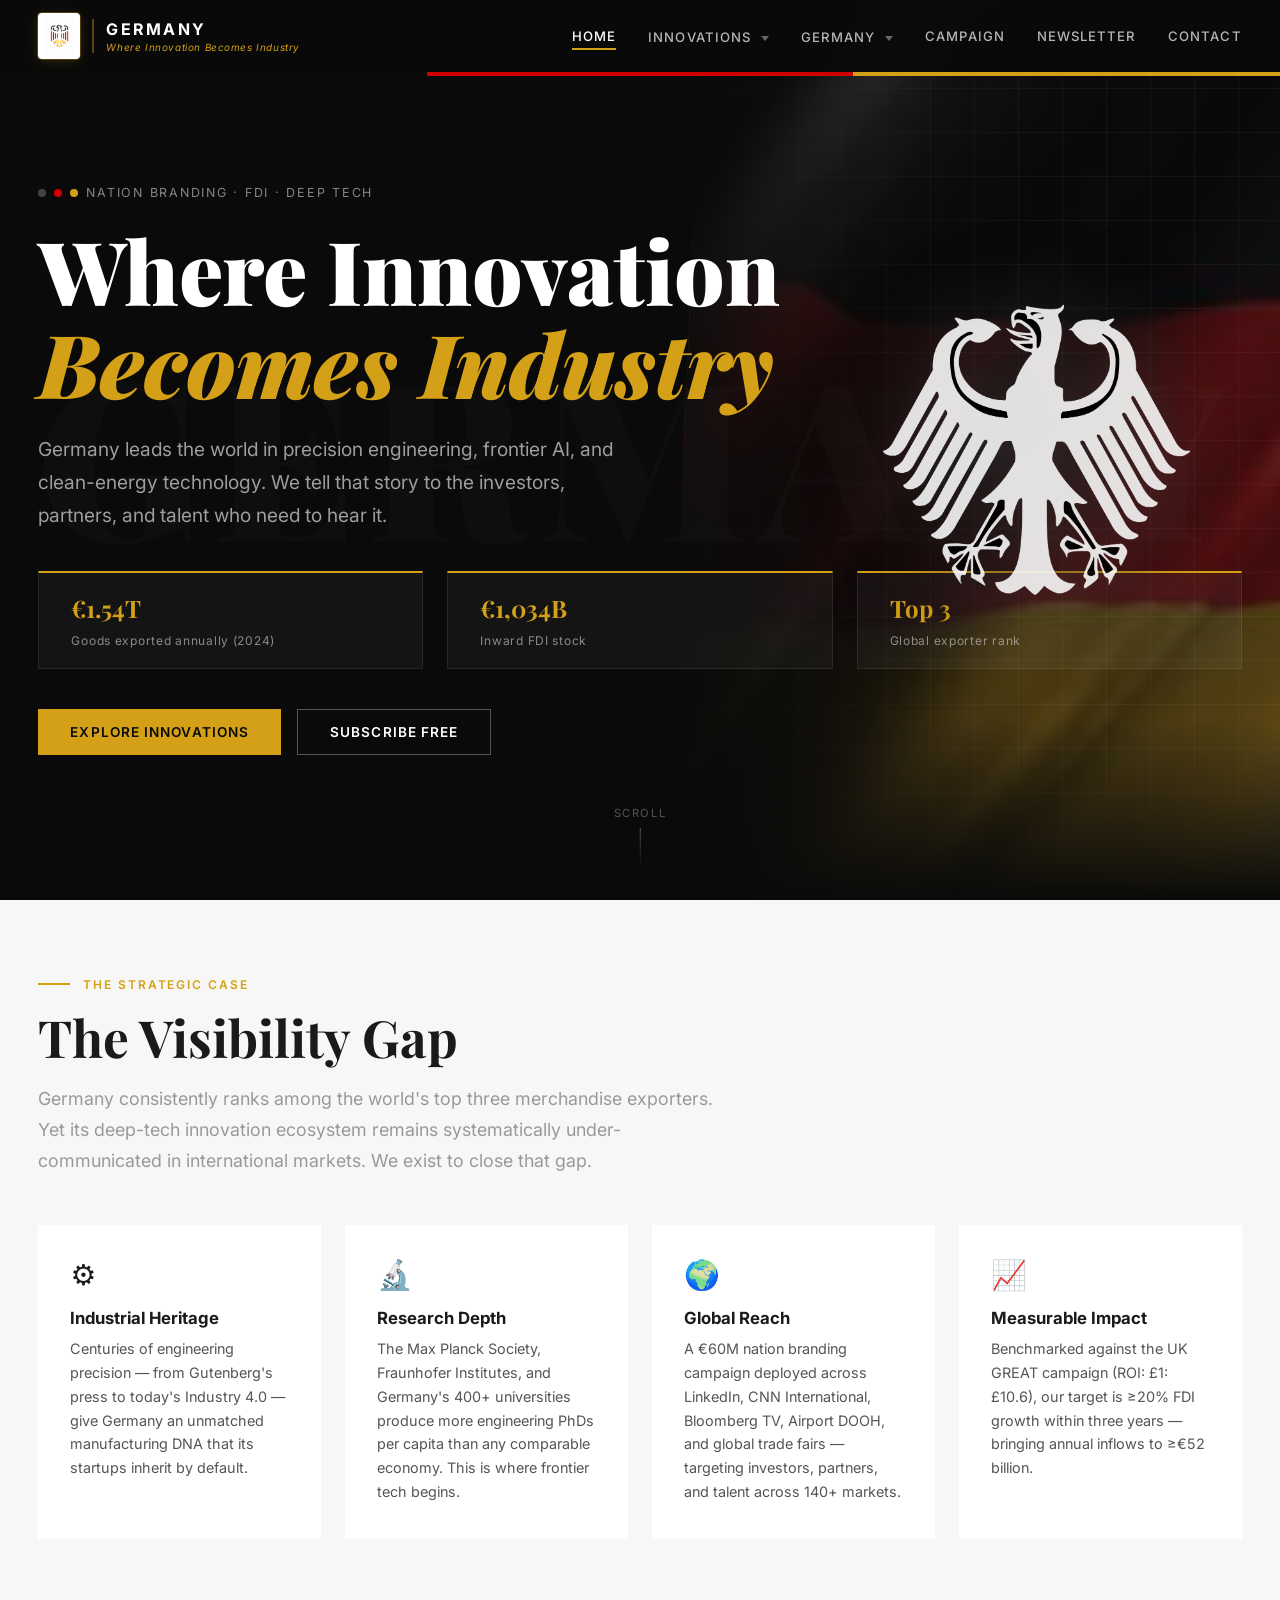
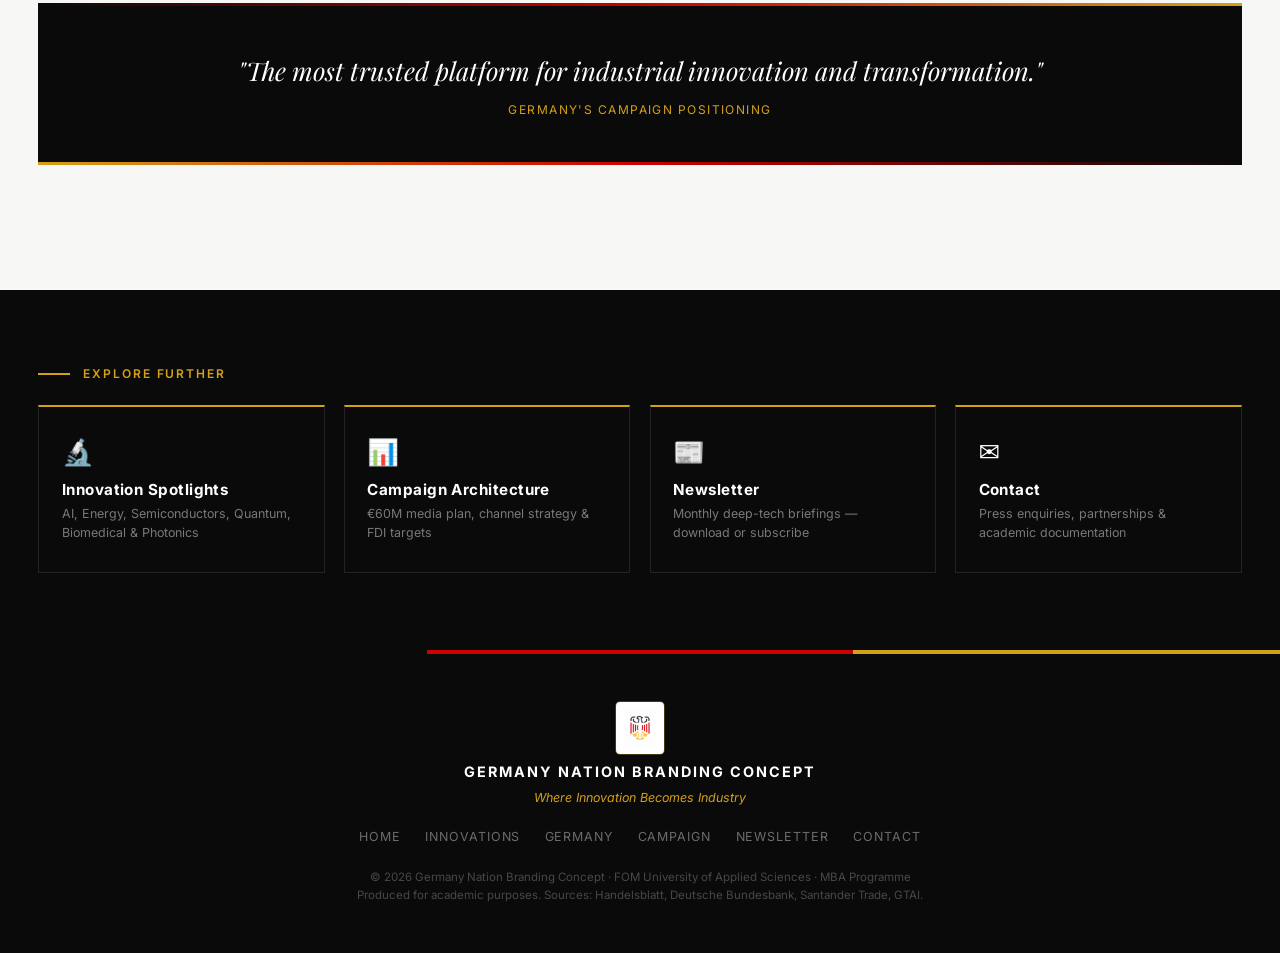
==== commit 6bbacea9: "Update all footers: remove Mission, add GerMANY Home · Innovations · GerMANY · Campaign · Newsletter" ====
--- a/index.html
+++ b/index.html
@@ -242,10 +242,10 @@
       <span class="footer__name">GERMANY NATION BRANDING CONCEPT</span>
       <span class="footer__tagline">Where Innovation Becomes Industry</span>
     </div>
-    <div class="footer__links">
+        <div class="footer__links">
       <a href="index.html">Home</a>
-      <a href="index.html">Mission</a>
       <a href="innovations.html">Innovations</a>
+      <a href="germany.html">GerMANY</a>
       <a href="campaign.html">Campaign</a>
       <a href="newsletter.html">Newsletter</a>
       <a href="contact.html">Contact</a>
--- a/style.css
+++ b/style.css
@@ -89,7 +89,7 @@
   font-style: italic;
 }
 
-.navbar__links { display: flex; gap: 2rem; }
+.navbar__links { display: flex; align-items: center; gap: 2rem; }
 .nav-link {
   font-size: 0.82rem; font-weight: 500; letter-spacing: 0.08em;
   color: rgba(255,255,255,0.7); text-transform: uppercase;
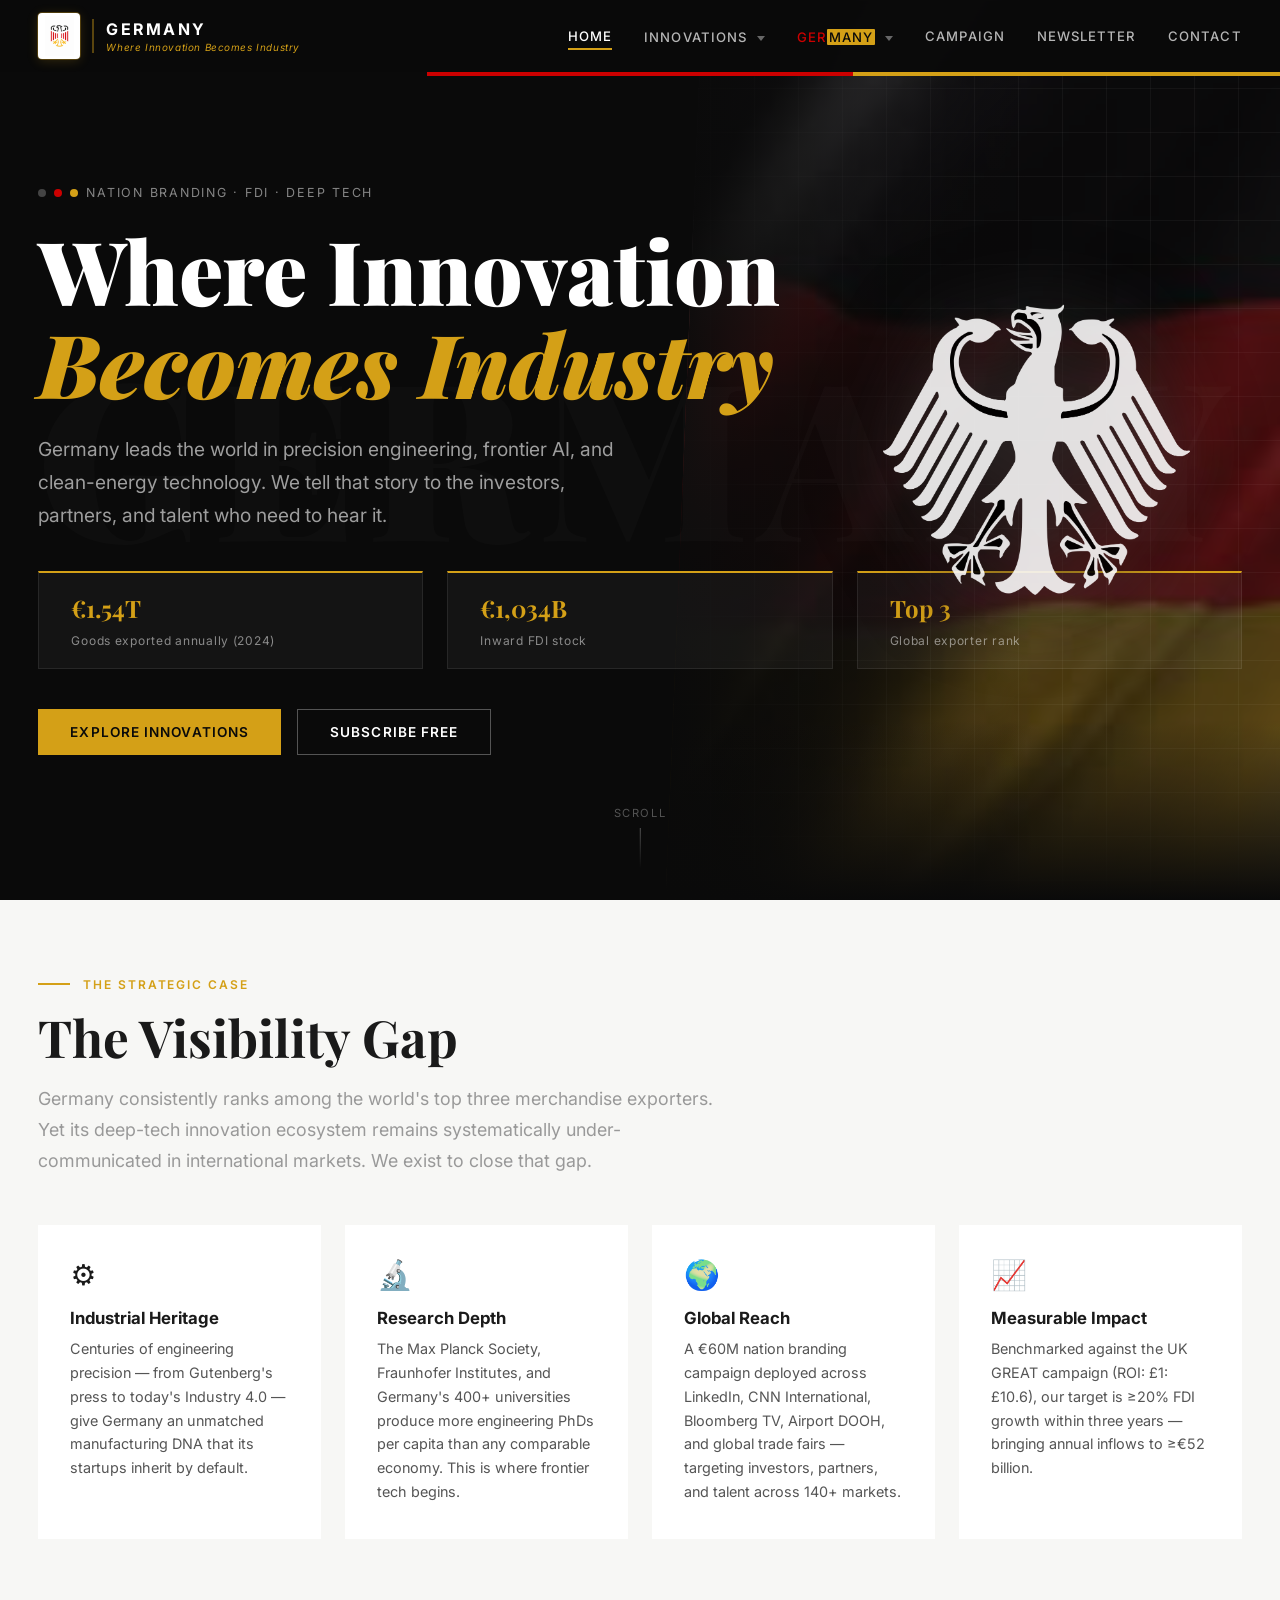
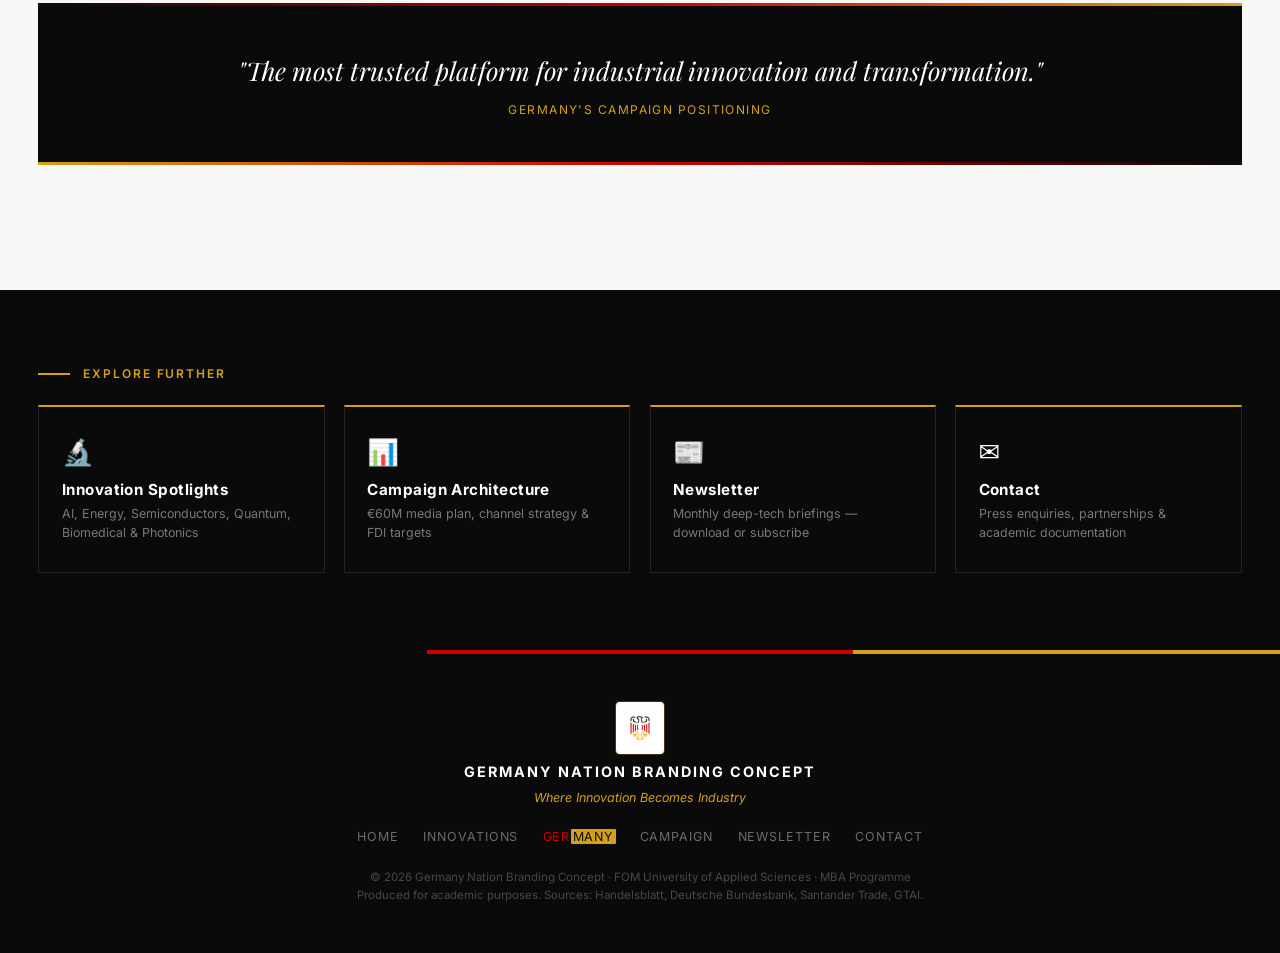
==== commit 5b722449: "Apply GerMANY brand split across all pages and nav GER in red (#CC0000), MANY on gold background (#D" ====
--- a/index.html
+++ b/index.html
@@ -35,11 +35,11 @@
         </div>
       </div>
       <div class="nav-dropdown">
-        <a href="germany.html" class="nav-link has-dropdown">GerMANY <span class="nav-caret"></span></a>
+        <a href="germany.html" class="nav-link has-dropdown"><span class="brand-ger">GER</span><span class="brand-many">MANY</span> <span class="nav-caret"></span></a>
         <div class="nav-dropdown__menu">
-          <a href="germany.html#innovations">GerMANY Innovations</a>
-          <a href="germany.html#traditions">GerMANY Traditions</a>
-          <a href="germany.html#automotives">GerMANY Automotives</a>
+          <a href="germany.html#innovations"><span class="brand-ger">GER</span><span class="brand-many">MANY</span> Innovations</a>
+          <a href="germany.html#traditions"><span class="brand-ger">GER</span><span class="brand-many">MANY</span> Traditions</a>
+          <a href="germany.html#automotives"><span class="brand-ger">GER</span><span class="brand-many">MANY</span> Automotives</a>
         </div>
       </div>
       <a href="campaign.html" class="nav-link">Campaign</a>
@@ -245,7 +245,7 @@
         <div class="footer__links">
       <a href="index.html">Home</a>
       <a href="innovations.html">Innovations</a>
-      <a href="germany.html">GerMANY</a>
+      <a href="germany.html"><span class="brand-ger">GER</span><span class="brand-many">MANY</span></a>
       <a href="campaign.html">Campaign</a>
       <a href="newsletter.html">Newsletter</a>
       <a href="contact.html">Contact</a>
--- a/style.css
+++ b/style.css
@@ -746,6 +746,10 @@
 .footer__links a { font-size: 0.78rem; color: rgba(255,255,255,0.4); letter-spacing: 0.08em; text-transform: uppercase; transition: color 0.2s; }
 .footer__links a:hover { color: var(--gold); }
 .footer__copy { font-size: 0.72rem; color: rgba(255,255,255,0.25); line-height: 1.6; }
+
+/* ── GerMANY brand split (matches poster: GER=red, MANY=gold bg) ── */
+.brand-ger  { color: #CC0000 !important; }
+.brand-many { background: #D4A017 !important; color: #0A0A0A !important; padding: 0 2px; border-radius: 1px; }
 
 /* ═══════════════════════════════════════════════
    RESPONSIVE
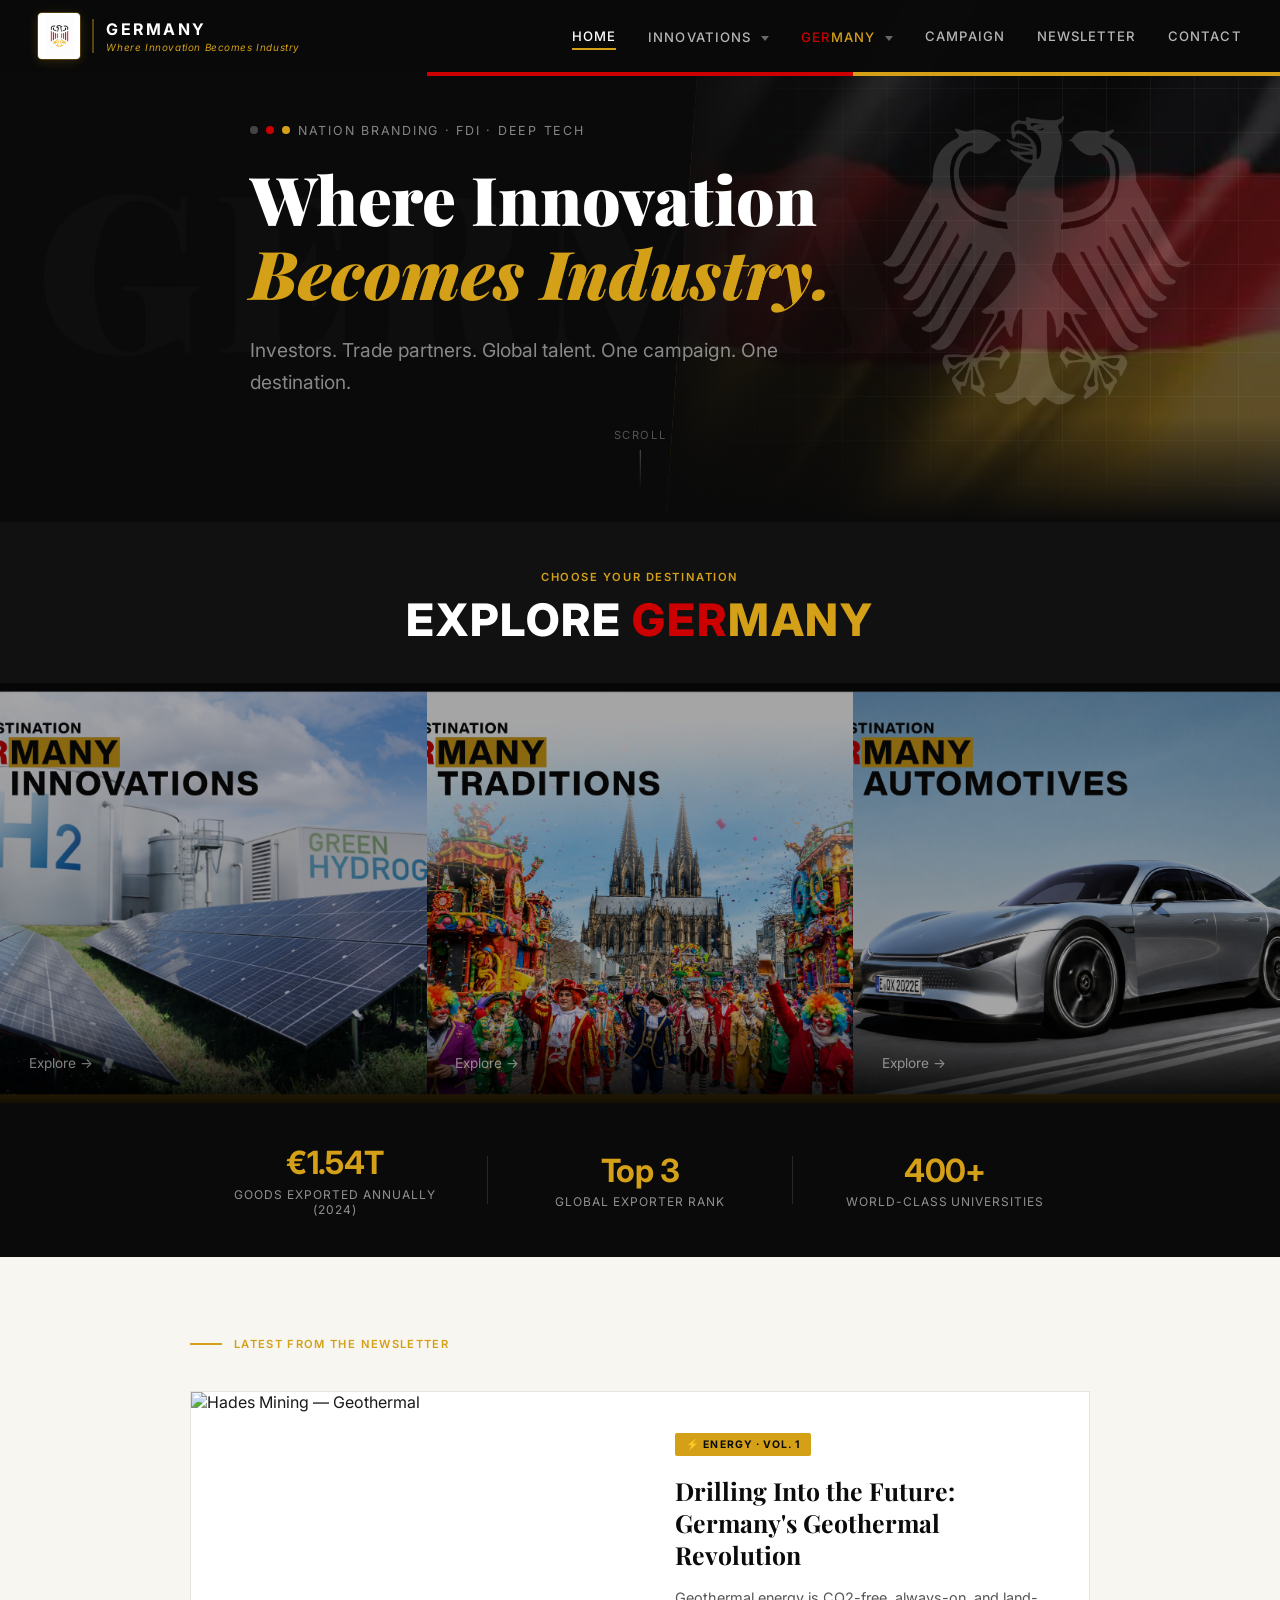
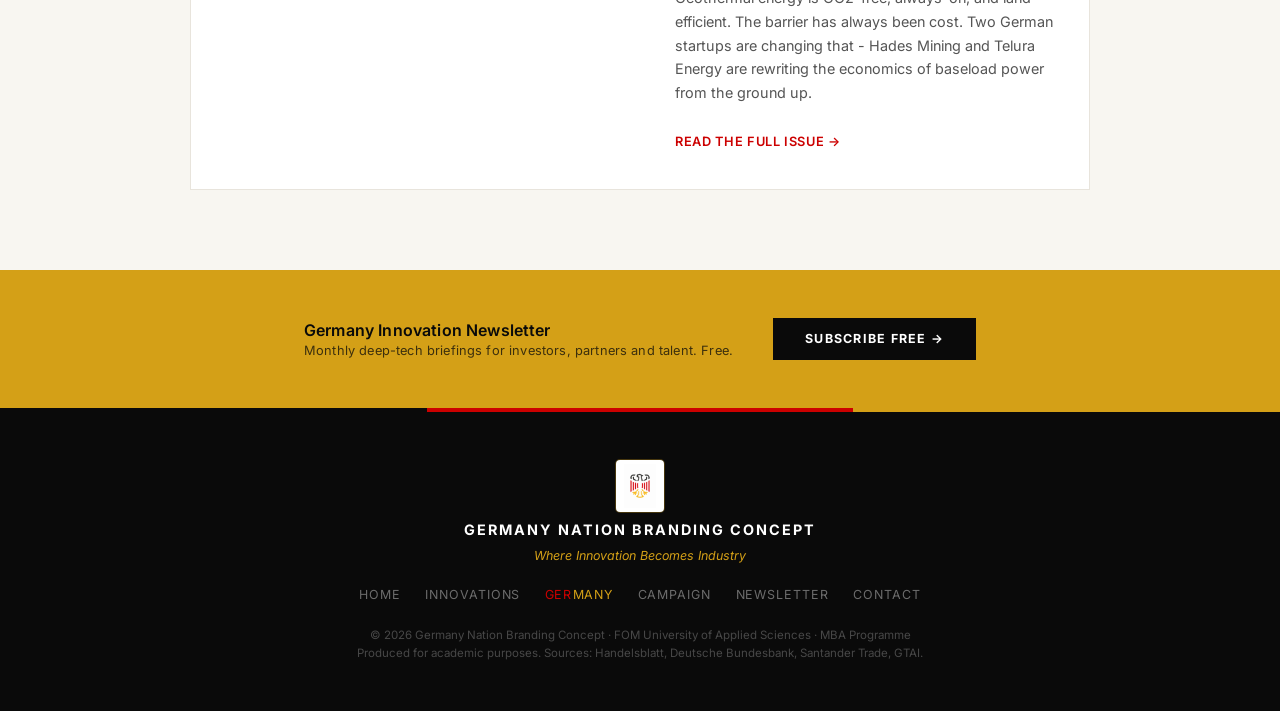
==== commit 6400c799: "Homepage redesign: destination tiles, stat strip, brand-many update - index.html: new destination po" ====
--- a/index.html
+++ b/index.html
@@ -7,6 +7,292 @@
   <link rel="preconnect" href="https://fonts.googleapis.com" />
   <link href="https://fonts.googleapis.com/css2?family=Playfair+Display:ital,wght@0,400;0,700;0,900;1,400&family=Inter:wght@300;400;500;600;700&display=swap" rel="stylesheet" />
   <link rel="stylesheet" href="style.css" />
+  <style>
+    /* ── Destination tiles ── */
+    .dest-tiles {
+      display: grid;
+      grid-template-columns: repeat(3, 1fr);
+      height: 420px;
+    }
+    .dest-tile {
+      position: relative;
+      overflow: hidden;
+      text-decoration: none;
+      display: block;
+    }
+    .dest-tile img {
+      width: 100%;
+      height: 100%;
+      object-fit: cover;
+      display: block;
+      transition: transform 0.5s ease, filter 0.3s ease;
+      filter: brightness(0.65);
+    }
+    .dest-tile:hover img {
+      transform: scale(1.04);
+      filter: brightness(0.5);
+    }
+    .dest-tile__overlay {
+      position: absolute;
+      bottom: 0;
+      left: 0;
+      right: 0;
+      padding: 2rem 1.8rem;
+      background: linear-gradient(to top, rgba(0,0,0,0.85) 0%, transparent 100%);
+      display: flex;
+      flex-direction: column;
+      gap: 0.25rem;
+    }
+    .dest-tile__brand {
+      font-family: 'Inter', sans-serif;
+      font-size: 1.05rem;
+      font-weight: 700;
+      letter-spacing: 0.04em;
+      line-height: 1;
+    }
+    .dest-tile__ger {
+      color: #ffffff;
+      font-family: 'Inter', sans-serif;
+      font-size: 1.1rem;
+      font-weight: 700;
+      letter-spacing: 0.05em;
+    }
+    .dest-tile__many {
+      color: #CC0000;
+      font-family: 'Inter', sans-serif;
+      font-size: 1.1rem;
+      font-weight: 700;
+      letter-spacing: 0.05em;
+    }
+    .dest-tile__name {
+      display: block;
+      color: #D4A017;
+      font-family: 'Inter', sans-serif;
+      font-size: 1.55rem;
+      font-weight: 700;
+      letter-spacing: 0.1em;
+      text-transform: uppercase;
+      margin-top: 0.15rem;
+    }
+    .dest-tile__arrow {
+      display: inline-block;
+      color: rgba(255,255,255,0.5);
+      font-size: 0.85rem;
+      margin-top: 0.4rem;
+      transition: color 0.2s;
+    }
+    .dest-tile:hover .dest-tile__arrow {
+      color: #D4A017;
+    }
+
+    /* ── Stats strip ── */
+    .stat-strip {
+      background: #0a0a0a;
+      display: flex;
+      align-items: center;
+      justify-content: center;
+      gap: 0;
+      padding: 2.5rem 2rem;
+    }
+    .stat-strip__item {
+      display: flex;
+      flex-direction: column;
+      align-items: center;
+      gap: 0.3rem;
+      flex: 1;
+      max-width: 240px;
+    }
+    .stat-strip__divider {
+      width: 1px;
+      height: 48px;
+      background: rgba(255,255,255,0.12);
+      flex-shrink: 0;
+      margin: 0 2rem;
+    }
+    .ss-num {
+      font-family: 'Inter', sans-serif;
+      font-size: 2rem;
+      font-weight: 700;
+      color: #D4A017;
+      letter-spacing: -0.02em;
+    }
+    .ss-label {
+      font-family: 'Inter', sans-serif;
+      font-size: 0.75rem;
+      color: rgba(255,255,255,0.55);
+      text-transform: uppercase;
+      letter-spacing: 0.08em;
+      text-align: center;
+    }
+
+    /* ── Featured story ── */
+    .featured {
+      background: #f8f6f1;
+      padding: 5rem 2rem;
+    }
+    .featured__inner {
+      max-width: 900px;
+      margin: 0 auto;
+    }
+    .featured__label {
+      display: flex;
+      align-items: center;
+      gap: 0.75rem;
+      font-family: 'Inter', sans-serif;
+      font-size: 0.7rem;
+      font-weight: 600;
+      letter-spacing: 0.12em;
+      text-transform: uppercase;
+      color: #D4A017;
+      margin-bottom: 2.5rem;
+    }
+    .featured__label-line {
+      width: 32px;
+      height: 2px;
+      background: #D4A017;
+    }
+    .featured__card {
+      display: grid;
+      grid-template-columns: 1fr 1fr;
+      gap: 0;
+      background: #ffffff;
+      border: 1px solid #e8e4dc;
+      overflow: hidden;
+    }
+    .featured__card-img {
+      overflow: hidden;
+    }
+    .featured__card-img img {
+      width: 100%;
+      height: 100%;
+      object-fit: cover;
+      display: block;
+    }
+    .featured__card-body {
+      padding: 2.5rem 2.2rem;
+      display: flex;
+      flex-direction: column;
+      justify-content: space-between;
+    }
+    .featured__tag {
+      display: inline-flex;
+      align-items: center;
+      gap: 0.4rem;
+      background: #D4A017;
+      color: #0a0a0a;
+      font-family: 'Inter', sans-serif;
+      font-size: 0.65rem;
+      font-weight: 700;
+      letter-spacing: 0.1em;
+      text-transform: uppercase;
+      padding: 0.3rem 0.7rem;
+      border-radius: 2px;
+      width: fit-content;
+      margin-bottom: 1.2rem;
+    }
+    .featured__card-title {
+      font-family: 'Playfair Display', serif;
+      font-size: 1.55rem;
+      font-weight: 700;
+      color: #0a0a0a;
+      line-height: 1.3;
+      margin-bottom: 0.9rem;
+    }
+    .featured__card-desc {
+      font-family: 'Inter', sans-serif;
+      font-size: 0.9rem;
+      color: #555;
+      line-height: 1.65;
+      margin-bottom: 1.8rem;
+    }
+    .featured__card-link {
+      font-family: 'Inter', sans-serif;
+      font-size: 0.8rem;
+      font-weight: 600;
+      color: #CC0000;
+      text-decoration: none;
+      letter-spacing: 0.05em;
+      text-transform: uppercase;
+      display: flex;
+      align-items: center;
+      gap: 0.5rem;
+    }
+    .featured__card-link:hover {
+      color: #D4A017;
+    }
+
+    /* ── Newsletter CTA bar ── */
+    .nl-cta {
+      background: #D4A017;
+      padding: 3rem 2rem;
+      display: flex;
+      align-items: center;
+      justify-content: center;
+      gap: 2.5rem;
+    }
+    .nl-cta__text {
+      font-family: 'Inter', sans-serif;
+      font-size: 1rem;
+      font-weight: 600;
+      color: #0a0a0a;
+      letter-spacing: 0.01em;
+    }
+    .nl-cta__sub {
+      font-size: 0.8rem;
+      font-weight: 400;
+      opacity: 0.75;
+      display: block;
+      margin-top: 0.2rem;
+    }
+    .nl-cta__btn {
+      background: #0a0a0a;
+      color: #ffffff;
+      font-family: 'Inter', sans-serif;
+      font-size: 0.78rem;
+      font-weight: 700;
+      letter-spacing: 0.1em;
+      text-transform: uppercase;
+      text-decoration: none;
+      padding: 0.85rem 2rem;
+      display: inline-block;
+      white-space: nowrap;
+      transition: background 0.2s;
+    }
+    .nl-cta__btn:hover {
+      background: #CC0000;
+    }
+
+    /* ── Responsive ── */
+    @media (max-width: 768px) {
+      .dest-tiles {
+        grid-template-columns: 1fr;
+        height: auto;
+      }
+      .dest-tile {
+        height: 240px;
+      }
+      .stat-strip {
+        flex-direction: column;
+        gap: 1.5rem;
+      }
+      .stat-strip__divider {
+        width: 40px;
+        height: 1px;
+        margin: 0;
+      }
+      .featured__card {
+        grid-template-columns: 1fr;
+      }
+      .featured__card-img {
+        height: 220px;
+      }
+      .nl-cta {
+        flex-direction: column;
+        gap: 1.5rem;
+        text-align: center;
+      }
+    }
+  </style>
 </head>
 <body>
 
@@ -21,7 +307,7 @@
       <span class="logo-text">GERMANY<span class="logo-sub">Where Innovation Becomes Industry</span></span>
     </a>
 
-        <nav class="navbar__links" id="navLinks">
+    <nav class="navbar__links" id="navLinks">
       <a href="index.html" class="nav-link active">Home</a>
       <div class="nav-dropdown">
         <a href="innovations.html" class="nav-link has-dropdown">Innovations <span class="nav-caret"></span></a>
@@ -51,7 +337,6 @@
       <span></span><span></span><span></span>
     </button>
   </div>
-  <!-- German flag stripe -->
   <div class="flag-stripe">
     <div class="stripe black"></div>
     <div class="stripe red"></div>
@@ -62,84 +347,31 @@
 <!-- ═══════════════════════════════════════════════
      HERO
 ════════════════════════════════════════════════ -->
-<section class="hero" id="home">
-  <!-- Real German flag photo background -->
+<section class="hero" id="home" style="min-height: 58vh">
   <div class="hero__flag-bg" aria-hidden="true">
     <img src="images/download.jpg" class="hero__flag-photo" alt="" />
     <div class="hfb-grid"></div>
   </div>
   <div class="hero__bg-text">GERMANY</div>
 
-  <div class="hero__content">
+  <div class="hero__content" style="max-width: 780px">
     <div class="hero__eyebrow">
       <span class="flag-dot black-dot"></span>
       <span class="flag-dot red-dot"></span>
       <span class="flag-dot gold-dot"></span>
       <span>Nation Branding · FDI · Deep Tech</span>
     </div>
-    <h1 class="hero__title">
+    <h1 class="hero__title" style="font-size: clamp(2.4rem, 5.5vw, 4.2rem); line-height: 1.1; margin-bottom: 1.5rem">
       Where Innovation<br/>
-      <em>Becomes Industry</em>
+      <em>Becomes Industry.</em>
     </h1>
-    <p class="hero__subtitle">
-      Germany leads the world in precision engineering, frontier AI, and clean-energy technology.
-      We tell that story to the investors, partners, and talent who need to hear it.
+    <p class="hero__subtitle" style="max-width: 560px; opacity: 0.85">
+      Investors. Trade partners. Global talent. One campaign. One destination.
     </p>
-    <div class="hero__stats">
-      <div class="stat-card">
-        <span class="stat-num">€1.54T</span>
-        <span class="stat-label">Goods exported annually (2024)</span>
-      </div>
-      <div class="stat-card">
-        <span class="stat-num">€1,034B</span>
-        <span class="stat-label">Inward FDI stock</span>
-      </div>
-      <div class="stat-card">
-        <span class="stat-num">Top 3</span>
-        <span class="stat-label">Global exporter rank</span>
-      </div>
-    </div>
-    <div class="hero__cta">
-      <a href="innovations.html" class="btn btn--gold">Explore Innovations</a>
-      <a href="newsletter.html" class="btn btn--outline">Subscribe Free</a>
-    </div>
-  </div>
-
-  <div class="hero__eagle">
-    <img src="images/Bundesadler_Siegel.svg.png" alt="Bundesadler — Germany" class="eagle-img" />
-    <svg viewBox="0 0 200 220" xmlns="http://www.w3.org/2000/svg" class="eagle-svg" aria-label="Bundesadler" style="display:none">
-      <g>
-        <!-- Body -->
-        <ellipse cx="100" cy="130" rx="26" ry="38" fill="currentColor"/>
-        <!-- Head -->
-        <circle cx="100" cy="75" r="22" fill="currentColor"/>
-        <!-- Beak right -->
-        <polygon points="100,62 128,74 100,86" fill="currentColor"/>
-        <!-- Eye -->
-        <circle cx="112" cy="69" r="5" fill="#0a0a0a"/>
-        <!-- Crown 3 peaks -->
-        <polygon points="83,53 87,40 91,53" fill="currentColor"/>
-        <polygon points="95,50 100,36 105,50" fill="currentColor"/>
-        <polygon points="109,53 113,40 117,53" fill="currentColor"/>
-        <!-- Left wing -->
-        <path d="M74,110 C60,92 20,82 5,55 C22,68 38,80 54,96 C38,74 30,46 36,20 C48,46 52,76 62,100 C54,66 58,32 72,16 C76,50 70,84 72,108 Z" fill="currentColor"/>
-        <!-- Right wing -->
-        <path d="M126,110 C140,92 180,82 195,55 C178,68 162,80 146,96 C162,74 170,46 164,20 C152,46 148,76 138,100 C146,66 142,32 128,16 C124,50 130,84 128,108 Z" fill="currentColor"/>
-        <!-- Tail fan -->
-        <path d="M78,165 C72,182 60,196 50,210 C66,196 82,186 100,180 C118,186 134,196 150,210 C140,196 128,182 122,165 Z" fill="currentColor"/>
-        <!-- Left talons -->
-        <line x1="80" y1="166" x2="62" y2="185" stroke="currentColor" stroke-width="5" stroke-linecap="round"/>
-        <line x1="80" y1="166" x2="70" y2="188" stroke="currentColor" stroke-width="5" stroke-linecap="round"/>
-        <line x1="80" y1="166" x2="78" y2="190" stroke="currentColor" stroke-width="5" stroke-linecap="round"/>
-        <!-- Right talons -->
-        <line x1="120" y1="166" x2="138" y2="185" stroke="currentColor" stroke-width="5" stroke-linecap="round"/>
-        <line x1="120" y1="166" x2="130" y2="188" stroke="currentColor" stroke-width="5" stroke-linecap="round"/>
-        <line x1="120" y1="166" x2="122" y2="190" stroke="currentColor" stroke-width="5" stroke-linecap="round"/>
-        <!-- Breast shield (red) -->
-        <rect x="88" y="118" width="24" height="30" rx="3" fill="#CC0000"/>
-        <line x1="100" y1="118" x2="100" y2="148" stroke="#D4A017" stroke-width="2.5"/>
-      </g>
-    </svg>
+  </div>
+
+  <div class="hero__eagle" style="opacity: 0.18">
+    <img src="images/Bundesadler_Siegel.svg.png" alt="Bundesadler" class="eagle-img" />
   </div>
 
   <div class="hero__scroll">
@@ -149,83 +381,100 @@
 </section>
 
 <!-- ═══════════════════════════════════════════════
-     MISSION — NATION BRANDING
-════════════════════════════════════════════════ -->
-<section class="section mission" id="mission">
-  <div class="section__inner">
-    <div class="section__label">
-      <div class="label-line"></div>
-      The Strategic Case
-    </div>
-    <h2 class="section__title">The Visibility Gap</h2>
-    <p class="section__lead">
-      Germany consistently ranks among the world's top three merchandise exporters.
-      Yet its deep-tech innovation ecosystem remains systematically under-communicated
-      in international markets. We exist to close that gap.
-    </p>
-
-    <div class="mission__grid">
-      <div class="mission__card">
-        <div class="card-icon gold-icon">⚙️</div>
-        <h3>Industrial Heritage</h3>
-        <p>Centuries of engineering precision — from Gutenberg's press to today's Industry 4.0 — give Germany an unmatched manufacturing DNA that its startups inherit by default.</p>
+     EXPLORE GERMANY HEADING
+════════════════════════════════════════════════ -->
+<div style="background:#111111; padding: 3rem 2rem 2.5rem; text-align: center;">
+  <div style="font-family:'Inter',sans-serif; font-size:0.7rem; font-weight:600; letter-spacing:0.14em; text-transform:uppercase; color:#D4A017; margin-bottom:0.9rem;">
+    Choose your destination
+  </div>
+  <h2 style="font-family:'Inter',sans-serif; font-size:clamp(1.8rem,3.5vw,2.8rem); font-weight:800; letter-spacing:0.04em; text-transform:uppercase; margin:0; line-height:1;">
+    <span style="color:#ffffff;">Explore </span><span style="color:#CC0000;">GER</span><span style="color:#D4A017;">MANY</span>
+  </h2>
+</div>
+
+<!-- ═══════════════════════════════════════════════
+     THREE DESTINATION TILES
+════════════════════════════════════════════════ -->
+<div class="dest-tiles">
+  <a href="germany.html#innovations" class="dest-tile">
+    <img src="images/poster-innovations-hydrogen.jpeg" alt="GerMANY Innovations" />
+    <div class="dest-tile__overlay">
+      <span class="dest-tile__arrow">Explore &#8594;</span>
+    </div>
+  </a>
+  <a href="germany.html#traditions" class="dest-tile">
+    <img src="images/poster-traditions-carnival.jpeg" alt="GerMANY Traditions" />
+    <div class="dest-tile__overlay">
+      <span class="dest-tile__arrow">Explore &#8594;</span>
+    </div>
+  </a>
+  <a href="germany.html#automotives" class="dest-tile">
+    <img src="images/poster-automotives-mercedes.jpeg" alt="GerMANY Automotives" />
+    <div class="dest-tile__overlay">
+      <span class="dest-tile__arrow">Explore &#8594;</span>
+    </div>
+  </a>
+</div>
+
+<!-- ═══════════════════════════════════════════════
+     STATS STRIP
+════════════════════════════════════════════════ -->
+<div class="stat-strip">
+  <div class="stat-strip__item">
+    <span class="ss-num">€1.54T</span>
+    <span class="ss-label">Goods exported annually (2024)</span>
+  </div>
+  <div class="stat-strip__divider"></div>
+  <div class="stat-strip__item">
+    <span class="ss-num">Top 3</span>
+    <span class="ss-label">Global exporter rank</span>
+  </div>
+  <div class="stat-strip__divider"></div>
+  <div class="stat-strip__item">
+    <span class="ss-num">400+</span>
+    <span class="ss-label">World-class universities</span>
+  </div>
+</div>
+
+<!-- ═══════════════════════════════════════════════
+     FEATURED STORY
+════════════════════════════════════════════════ -->
+<section class="featured">
+  <div class="featured__inner">
+    <div class="featured__label">
+      <div class="featured__label-line"></div>
+      Latest from the Newsletter
+    </div>
+    <div class="featured__card">
+      <div class="featured__card-img">
+        <img src="images/hades-mining.jpg" alt="Hades Mining — Geothermal" />
       </div>
-      <div class="mission__card">
-        <div class="card-icon red-icon">🔬</div>
-        <h3>Research Depth</h3>
-        <p>The Max Planck Society, Fraunhofer Institutes, and Germany's 400+ universities produce more engineering PhDs per capita than any comparable economy. This is where frontier tech begins.</p>
+      <div class="featured__card-body">
+        <div>
+          <div class="featured__tag">&#9889; Energy · Vol. 1</div>
+          <h3 class="featured__card-title">Drilling Into the Future: Germany's Geothermal Revolution</h3>
+          <p class="featured__card-desc">
+            Geothermal energy is CO2-free, always-on, and land-efficient. The barrier has always been cost.
+            Two German startups are changing that - Hades Mining and Telura Energy are rewriting the economics
+            of baseload power from the ground up.
+          </p>
+        </div>
+        <a href="newsletter.html" class="featured__card-link">Read the full issue &#8594;</a>
       </div>
-      <div class="mission__card">
-        <div class="card-icon black-icon">🌍</div>
-        <h3>Global Reach</h3>
-        <p>A €60M nation branding campaign deployed across LinkedIn, CNN International, Bloomberg TV, Airport DOOH, and global trade fairs — targeting investors, partners, and talent across 140+ markets.</p>
-      </div>
-      <div class="mission__card">
-        <div class="card-icon gold-icon">📈</div>
-        <h3>Measurable Impact</h3>
-        <p>Benchmarked against the UK GREAT campaign (ROI: £1:£10.6), our target is ≥20% FDI growth within three years — bringing annual inflows to ≥€52 billion.</p>
-      </div>
-    </div>
-
-    <!-- Positioning statement -->
-    <div class="positioning">
-      <div class="positioning__quote">
-        "The most trusted platform for industrial innovation and transformation."
-      </div>
-      <div class="positioning__label">Germany's Campaign Positioning</div>
-    </div>
-
+    </div>
   </div>
 </section>
 
-<!-- Page Navigation -->
-<section class="section page-nav-sec">
-  <div class="section__inner">
-    <div class="section__label"><div class="label-line"></div>Explore Further</div>
-    <div class="page-nav__grid">
-      <a href="innovations.html" class="page-nav__card">
-        <div class="page-nav__icon">&#128300;</div>
-        <div class="page-nav__title">Innovation Spotlights</div>
-        <div class="page-nav__desc">AI, Energy, Semiconductors, Quantum, Biomedical &amp; Photonics</div>
-      </a>
-      <a href="campaign.html" class="page-nav__card">
-        <div class="page-nav__icon">&#128202;</div>
-        <div class="page-nav__title">Campaign Architecture</div>
-        <div class="page-nav__desc">&#8364;60M media plan, channel strategy &amp; FDI targets</div>
-      </a>
-      <a href="newsletter.html" class="page-nav__card">
-        <div class="page-nav__icon">&#128240;</div>
-        <div class="page-nav__title">Newsletter</div>
-        <div class="page-nav__desc">Monthly deep-tech briefings &mdash; download or subscribe</div>
-      </a>
-      <a href="contact.html" class="page-nav__card">
-        <div class="page-nav__icon">&#9993;</div>
-        <div class="page-nav__title">Contact</div>
-        <div class="page-nav__desc">Press enquiries, partnerships &amp; academic documentation</div>
-      </a>
-    </div>
-  </div>
-</section>
+<!-- ═══════════════════════════════════════════════
+     NEWSLETTER CTA BAR
+════════════════════════════════════════════════ -->
+<div class="nl-cta">
+  <div class="nl-cta__text">
+    Germany Innovation Newsletter
+    <span class="nl-cta__sub">Monthly deep-tech briefings for investors, partners and talent. Free.</span>
+  </div>
+  <a href="newsletter.html" class="nl-cta__btn">Subscribe Free &#8594;</a>
+</div>
 
 <!-- ═══════════════════════════════════════════════
      FOOTER
@@ -242,7 +491,7 @@
       <span class="footer__name">GERMANY NATION BRANDING CONCEPT</span>
       <span class="footer__tagline">Where Innovation Becomes Industry</span>
     </div>
-        <div class="footer__links">
+    <div class="footer__links">
       <a href="index.html">Home</a>
       <a href="innovations.html">Innovations</a>
       <a href="germany.html"><span class="brand-ger">GER</span><span class="brand-many">MANY</span></a>
@@ -251,7 +500,7 @@
       <a href="contact.html">Contact</a>
     </div>
     <div class="footer__copy">
-      © 2026 Germany Nation Branding Concept · FOM University of Applied Sciences · MBA Programme<br/>
+      &copy; 2026 Germany Nation Branding Concept &middot; FOM University of Applied Sciences &middot; MBA Programme<br/>
       Produced for academic purposes. Sources: Handelsblatt, Deutsche Bundesbank, Santander Trade, GTAI.
     </div>
   </div>
--- a/style.css
+++ b/style.css
@@ -747,9 +747,9 @@
 .footer__links a:hover { color: var(--gold); }
 .footer__copy { font-size: 0.72rem; color: rgba(255,255,255,0.25); line-height: 1.6; }
 
-/* ── GerMANY brand split (matches poster: GER=red, MANY=gold bg) ── */
+/* ── GerMANY brand split — digital: text only. Print/poster: gold box. ── */
 .brand-ger  { color: #CC0000 !important; }
-.brand-many { background: #D4A017 !important; color: #0A0A0A !important; padding: 0 2px; border-radius: 1px; }
+.brand-many { color: #D4A017 !important; }
 
 /* ═══════════════════════════════════════════════
    RESPONSIVE
@@ -1000,6 +1000,34 @@
 /* Destination cards */
 .gm-card--destination { cursor: default; }
 .gm-card--destination:hover { transform: none; box-shadow: none; }
+
+/* ── Automotives stats block ─────────────────── */
+.gm-auto-stats {
+  display: grid;
+  grid-template-columns: repeat(4, 1fr);
+  gap: 1.5rem;
+  margin-bottom: 2.5rem;
+}
+@media (max-width: 900px) { .gm-auto-stats { grid-template-columns: repeat(2, 1fr); } }
+@media (max-width: 480px) { .gm-auto-stats { grid-template-columns: 1fr; } }
+.gm-auto-stat {
+  border-top: 2px solid var(--gold);
+  padding-top: 1rem;
+  display: flex; flex-direction: column; gap: 0.4rem;
+}
+.gm-auto-stat__num {
+  font-size: clamp(1.8rem, 3.5vw, 2.6rem);
+  font-weight: 900; color: var(--gold);
+  letter-spacing: -0.01em; line-height: 1;
+}
+.gm-auto-stat__label {
+  font-size: 0.8rem; color: rgba(255,255,255,0.55);
+  letter-spacing: 0.04em; text-transform: uppercase;
+}
+.gm-auto-tagline {
+  font-size: 1.05rem; font-style: italic;
+  color: rgba(255,255,255,0.7); margin-top: 0.5rem;
+}
 .gm-card__city {
   font-size: 1.5rem; font-weight: 800; color: var(--white);
   margin-bottom: 0.1rem;
@@ -1021,18 +1049,21 @@
 .one-dest__headline {
   font-family: 'Helvetica Neue', Helvetica, Arial, system-ui, sans-serif;
   font-weight: 900; text-transform: uppercase;
-  letter-spacing: 0.1em; line-height: 1;
+  letter-spacing: 0.1em;
   margin-bottom: 1.2rem;
 }
 .one-dest__od {
   display: block;
   font-size: clamp(2rem, 5vw, 4.2rem);
-  color: #D4A017;
+  color: var(--white);
+  line-height: 1.15;
 }
 .one-dest__name {
   display: block;
   font-size: clamp(2rem, 5vw, 4.2rem);
   color: var(--white);
+  line-height: 1.15;
+  margin-top: 0.15em;
 }
 .one-dest__sub {
   font-size: 1rem; color: rgba(255,255,255,0.45);
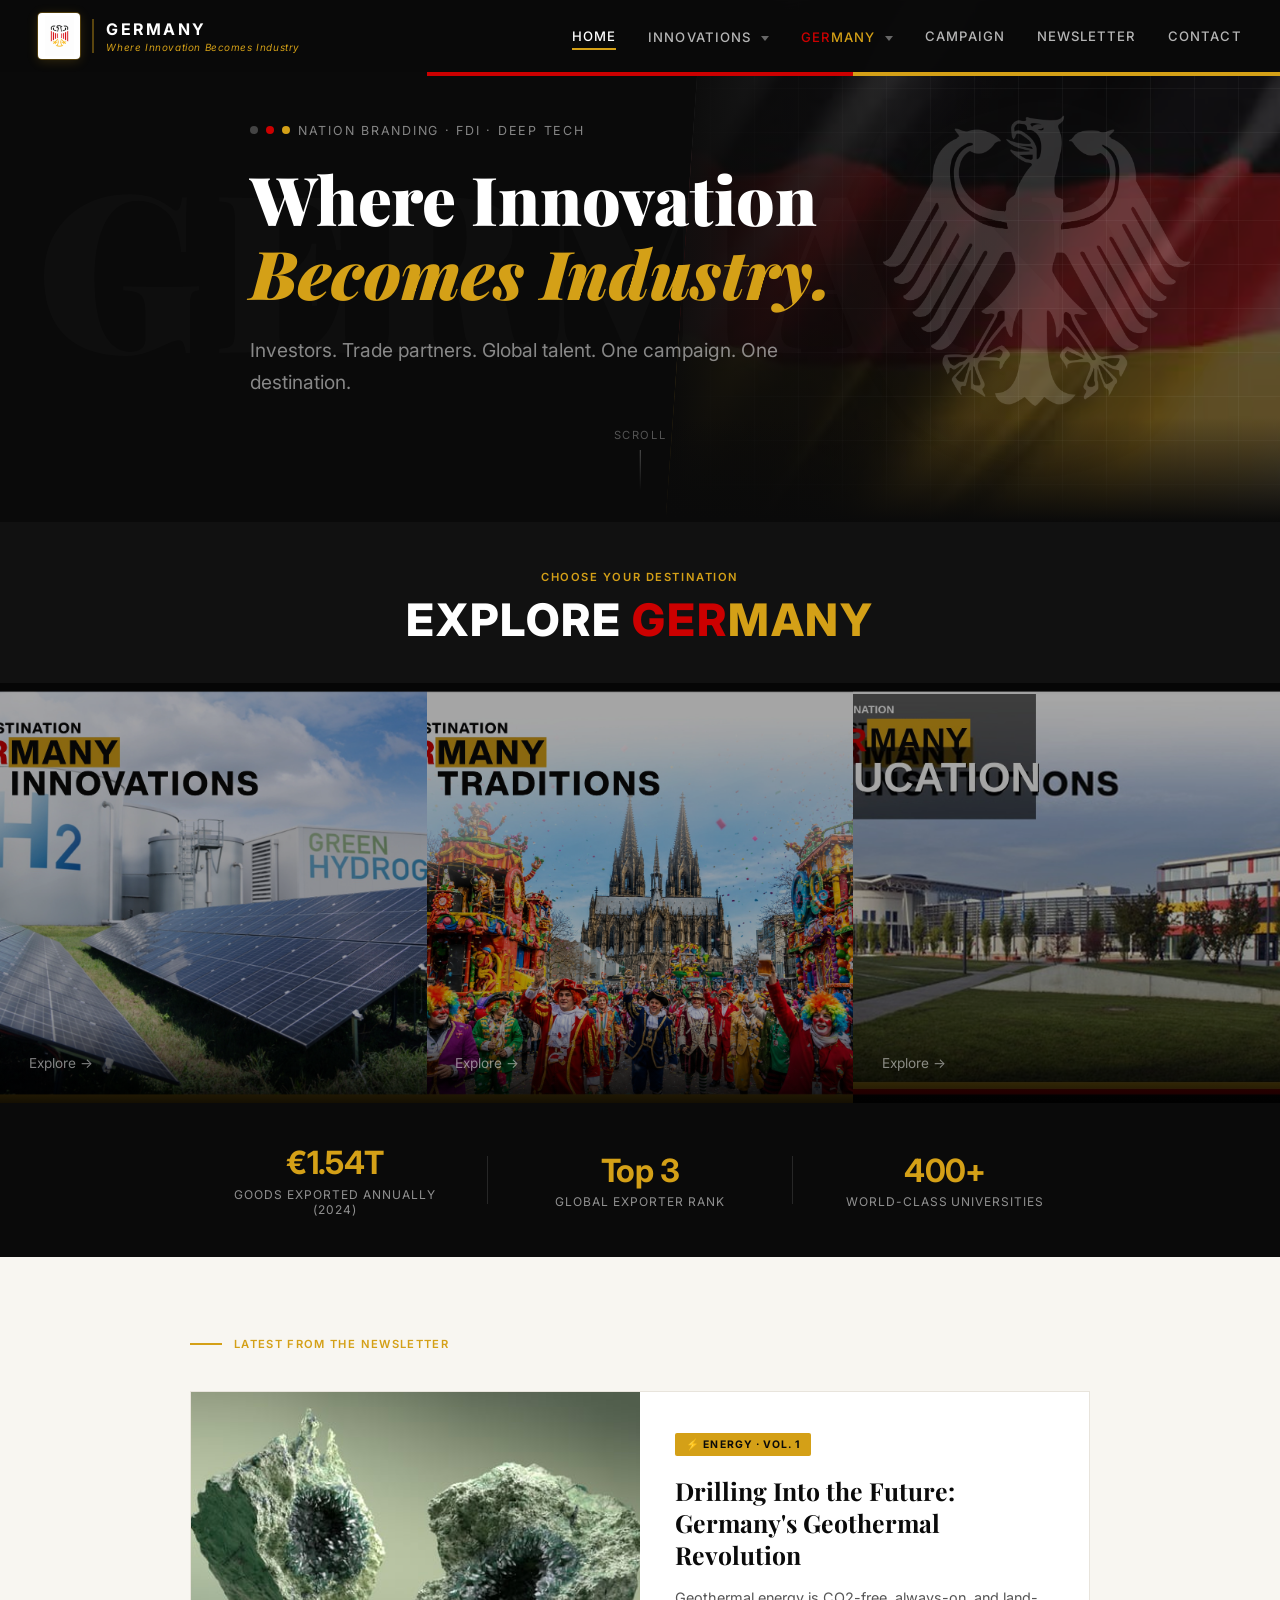
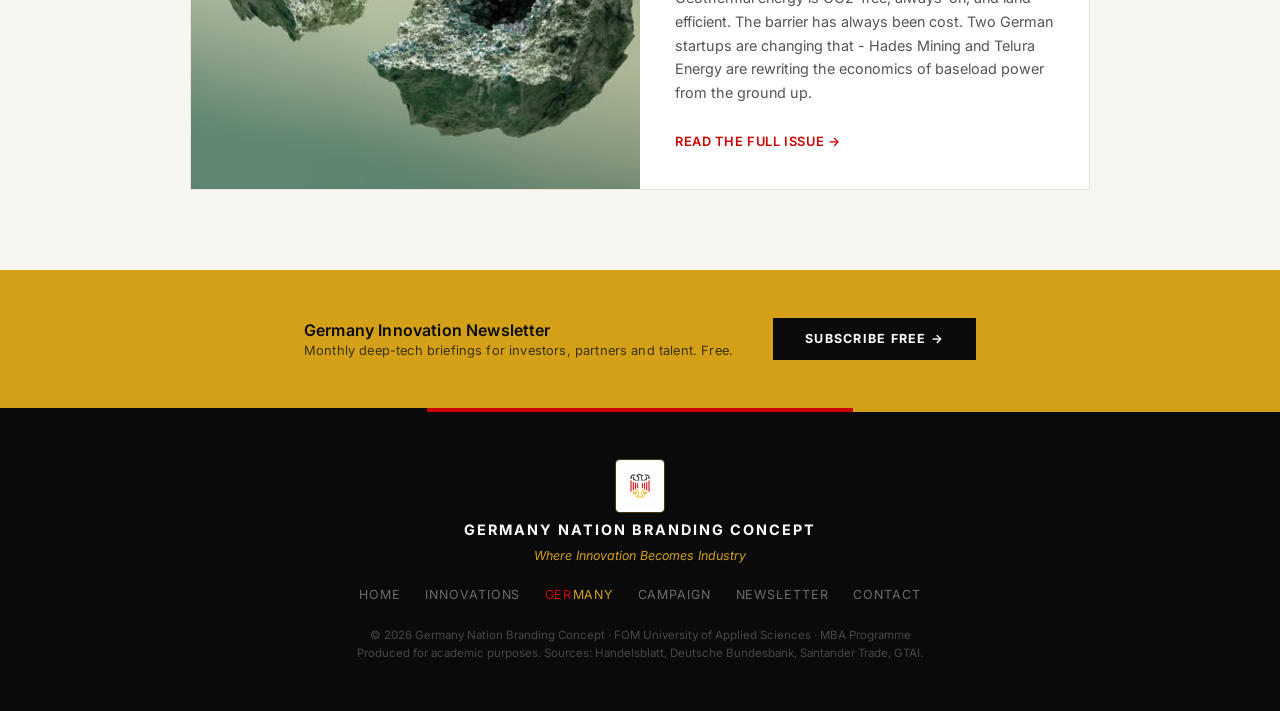
==== commit 9f035ab2: "Add GerMANY Education page, new images, and site-wide updates - New education.html page with LabCamp" ====
--- a/index.html
+++ b/index.html
@@ -325,6 +325,8 @@
         <div class="nav-dropdown__menu">
           <a href="germany.html#innovations"><span class="brand-ger">GER</span><span class="brand-many">MANY</span> Innovations</a>
           <a href="germany.html#traditions"><span class="brand-ger">GER</span><span class="brand-many">MANY</span> Traditions</a>
+          <a href="education.html"><span class="brand-ger">GER</span><span class="brand-many">MANY</span> Education</a>
+          <a href="germany.html#landscapes"><span class="brand-ger">GER</span><span class="brand-many">MANY</span> Landscapes</a>
           <a href="germany.html#automotives"><span class="brand-ger">GER</span><span class="brand-many">MANY</span> Automotives</a>
         </div>
       </div>
@@ -408,8 +410,8 @@
       <span class="dest-tile__arrow">Explore &#8594;</span>
     </div>
   </a>
-  <a href="germany.html#automotives" class="dest-tile">
-    <img src="images/poster-automotives-mercedes.jpeg" alt="GerMANY Automotives" />
+  <a href="education.html" class="dest-tile">
+    <img src="images/poster-education-labcampus.jpeg" alt="GerMANY Education" />
     <div class="dest-tile__overlay">
       <span class="dest-tile__arrow">Explore &#8594;</span>
     </div>
--- a/style.css
+++ b/style.css
@@ -542,6 +542,15 @@
 }
 .company-card:hover { box-shadow: 0 8px 32px rgba(0,0,0,0.1); border-color: var(--gold); }
 .company-card.featured { border-top: 3px solid var(--gold); }
+.company-card__photo {
+  margin: -1.8rem -1.8rem 1.4rem;
+  height: 200px; overflow: hidden; border-radius: 8px 8px 0 0;
+}
+.company-card__photo img {
+  width: 100%; height: 100%; object-fit: cover;
+  display: block; transition: transform 0.4s ease;
+}
+.company-card:hover .company-card__photo img { transform: scale(1.04); }
 .company-card__header {
   display: flex; align-items: flex-start; gap: 1rem;
   margin-bottom: 1rem; flex-wrap: wrap;
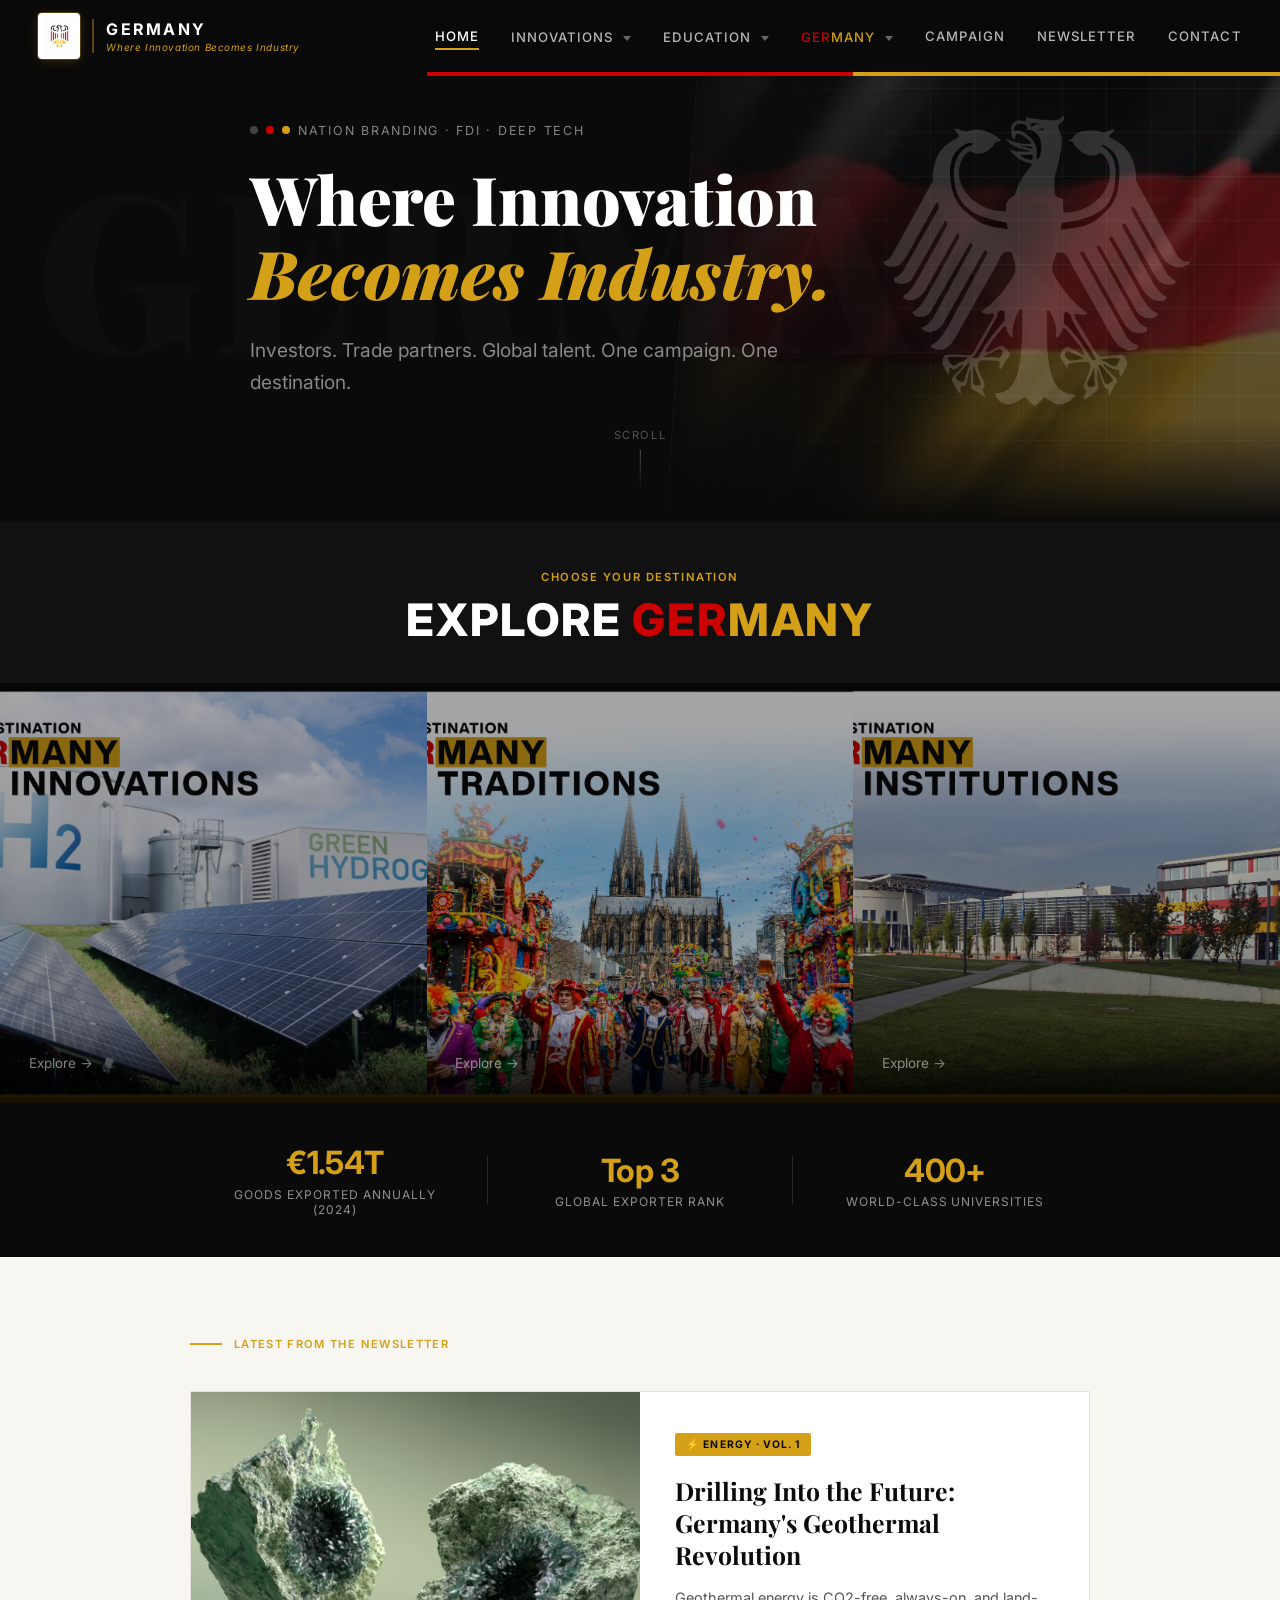
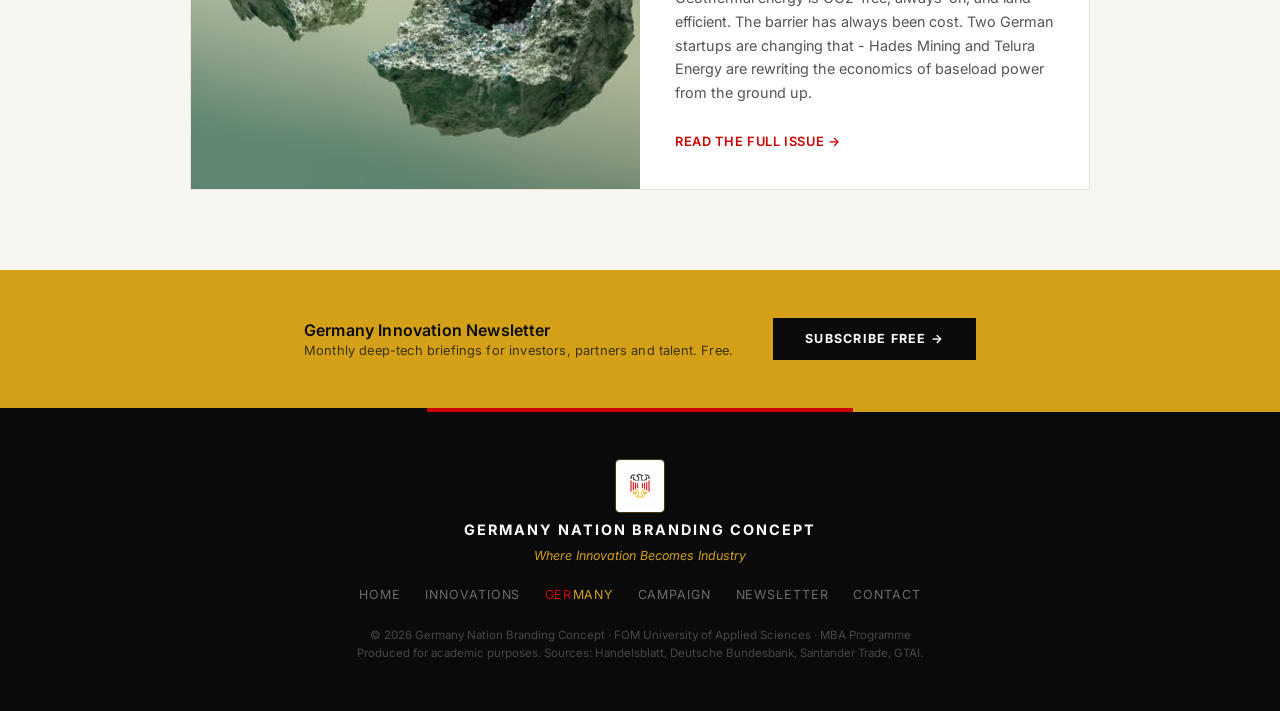
==== commit 733f25fd: "Updates" ====
--- a/index.html
+++ b/index.html
@@ -321,11 +321,20 @@
         </div>
       </div>
       <div class="nav-dropdown">
+        <a href="education.html" class="nav-link has-dropdown">Education <span class="nav-caret"></span></a>
+        <div class="nav-dropdown__menu">
+          <a href="education.html#universities">Universities</a>
+          <a href="education.html#research">Research Networks</a>
+          <a href="education.html#scholarships">Scholarships</a>
+          <a href="education.html#studentlife">Student Life</a>
+        </div>
+      </div>
+      <div class="nav-dropdown">
         <a href="germany.html" class="nav-link has-dropdown"><span class="brand-ger">GER</span><span class="brand-many">MANY</span> <span class="nav-caret"></span></a>
         <div class="nav-dropdown__menu">
           <a href="germany.html#innovations"><span class="brand-ger">GER</span><span class="brand-many">MANY</span> Innovations</a>
           <a href="germany.html#traditions"><span class="brand-ger">GER</span><span class="brand-many">MANY</span> Traditions</a>
-          <a href="education.html"><span class="brand-ger">GER</span><span class="brand-many">MANY</span> Education</a>
+          <a href="germany.html#education"><span class="brand-ger">GER</span><span class="brand-many">MANY</span> Education</a>
           <a href="germany.html#landscapes"><span class="brand-ger">GER</span><span class="brand-many">MANY</span> Landscapes</a>
           <a href="germany.html#automotives"><span class="brand-ger">GER</span><span class="brand-many">MANY</span> Automotives</a>
         </div>
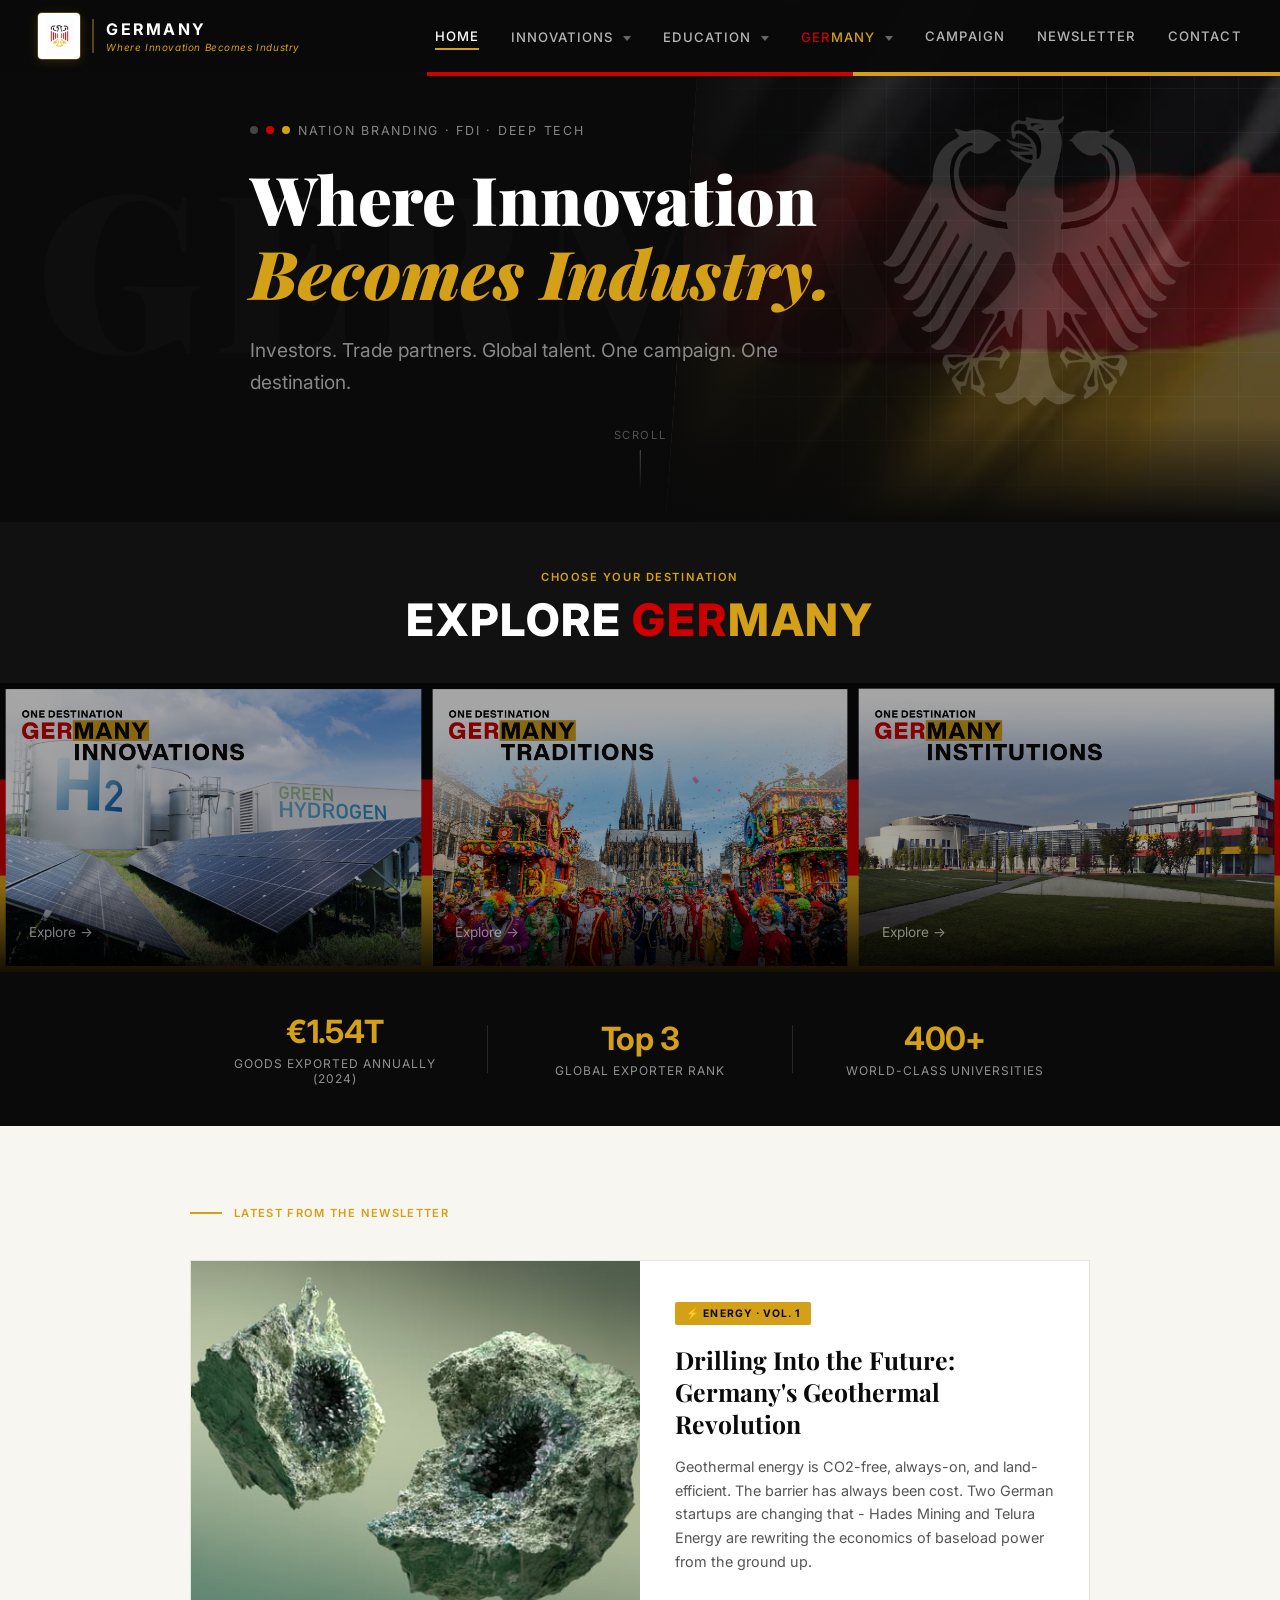
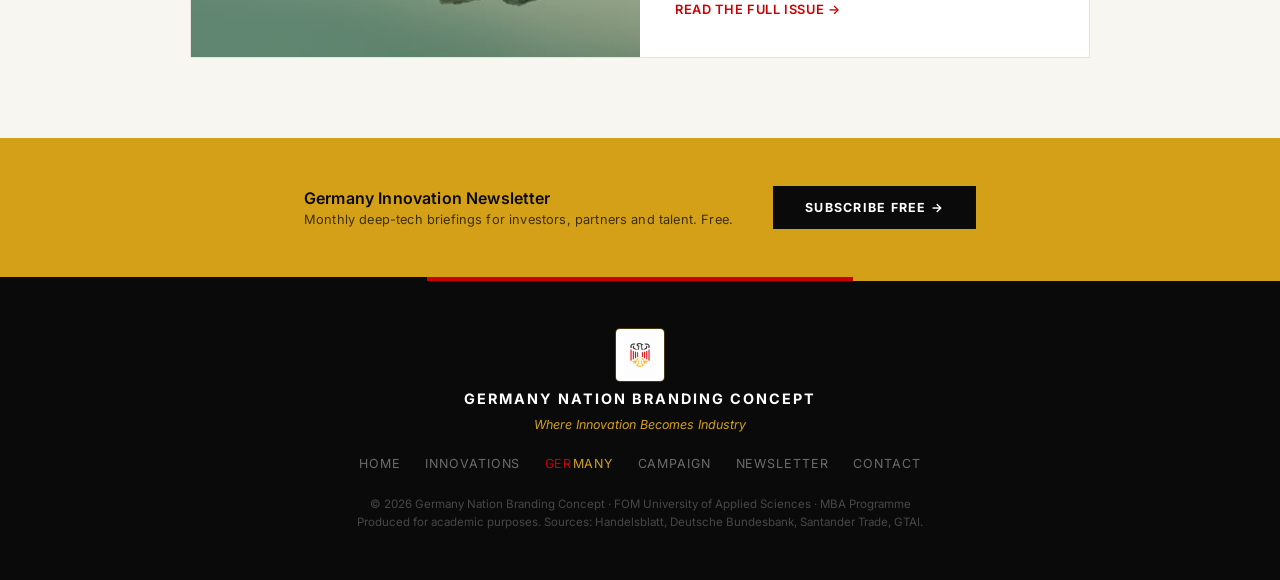
==== commit 33a3b7f4: "Updates" ====
--- a/index.html
+++ b/index.html
@@ -12,7 +12,6 @@
     .dest-tiles {
       display: grid;
       grid-template-columns: repeat(3, 1fr);
-      height: 420px;
     }
     .dest-tile {
       position: relative;
@@ -22,8 +21,7 @@
     }
     .dest-tile img {
       width: 100%;
-      height: 100%;
-      object-fit: cover;
+      height: auto;
       display: block;
       transition: transform 0.5s ease, filter 0.3s ease;
       filter: brightness(0.65);
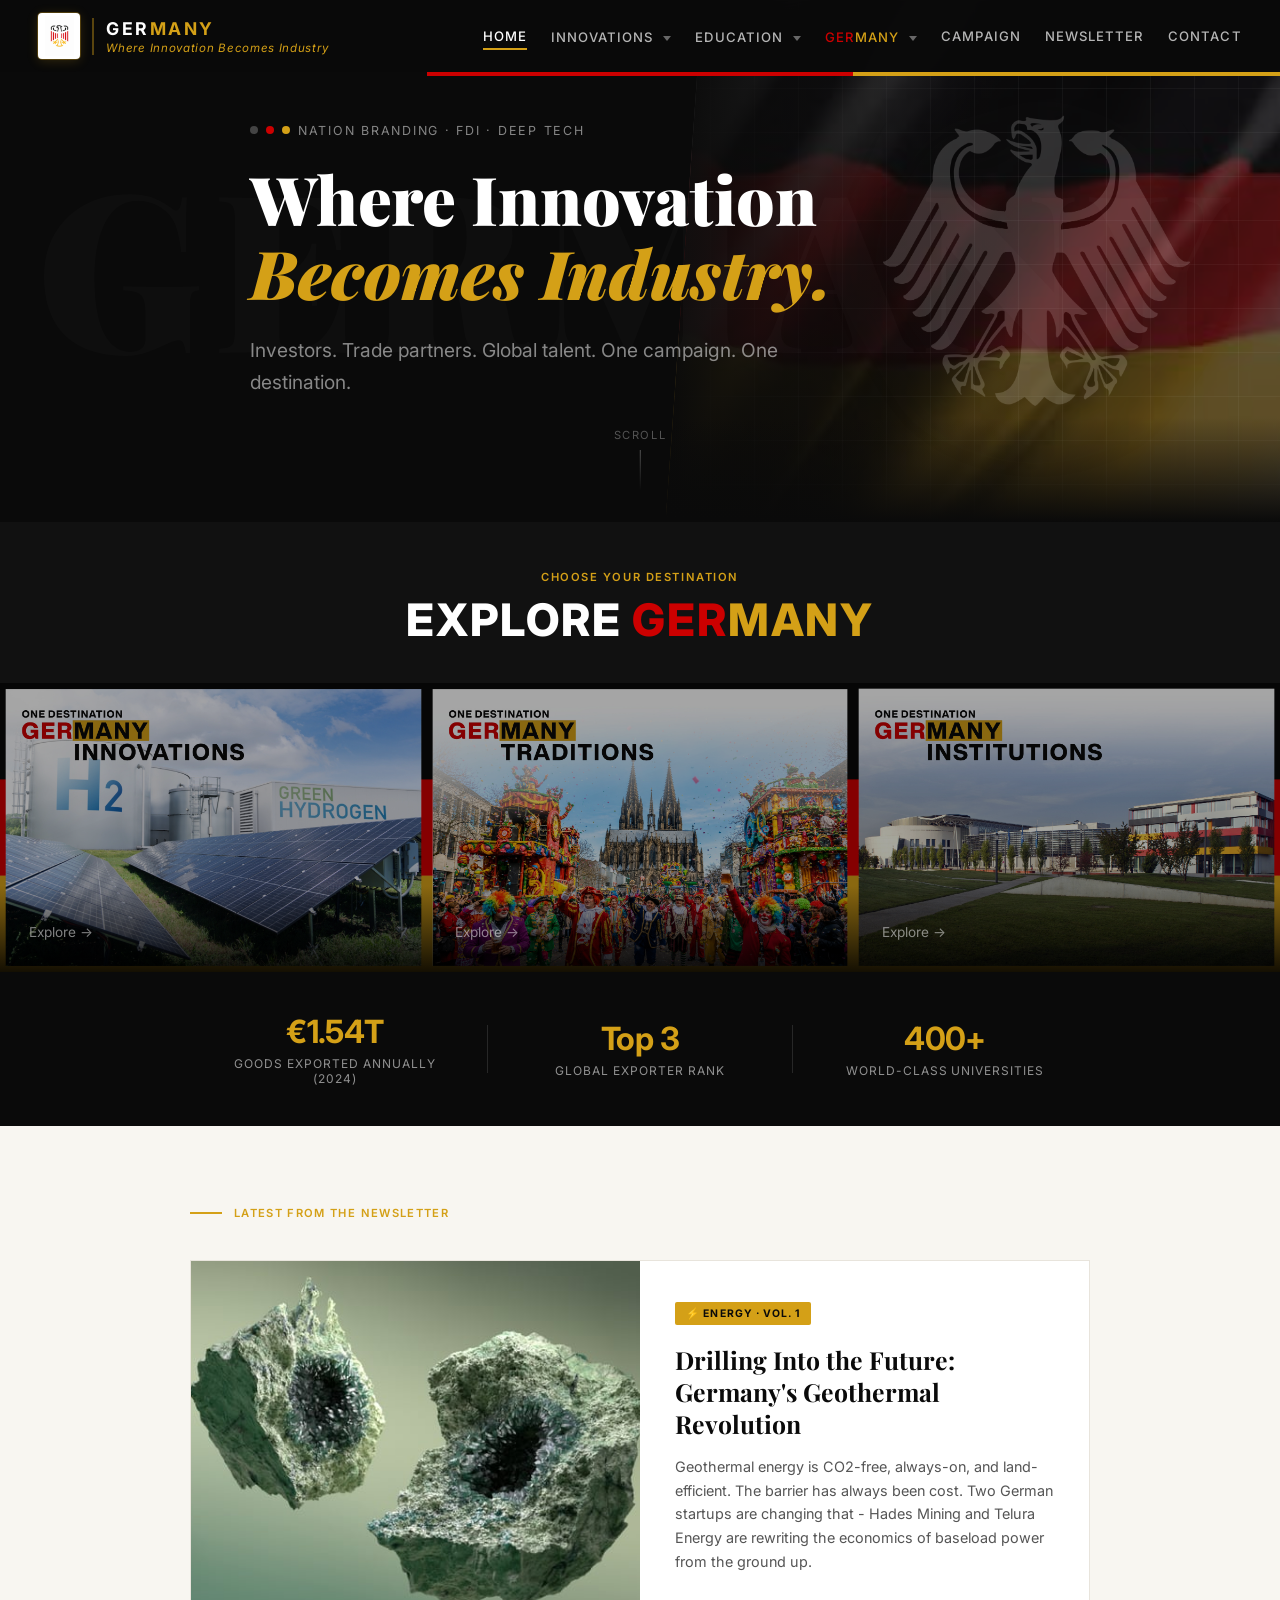
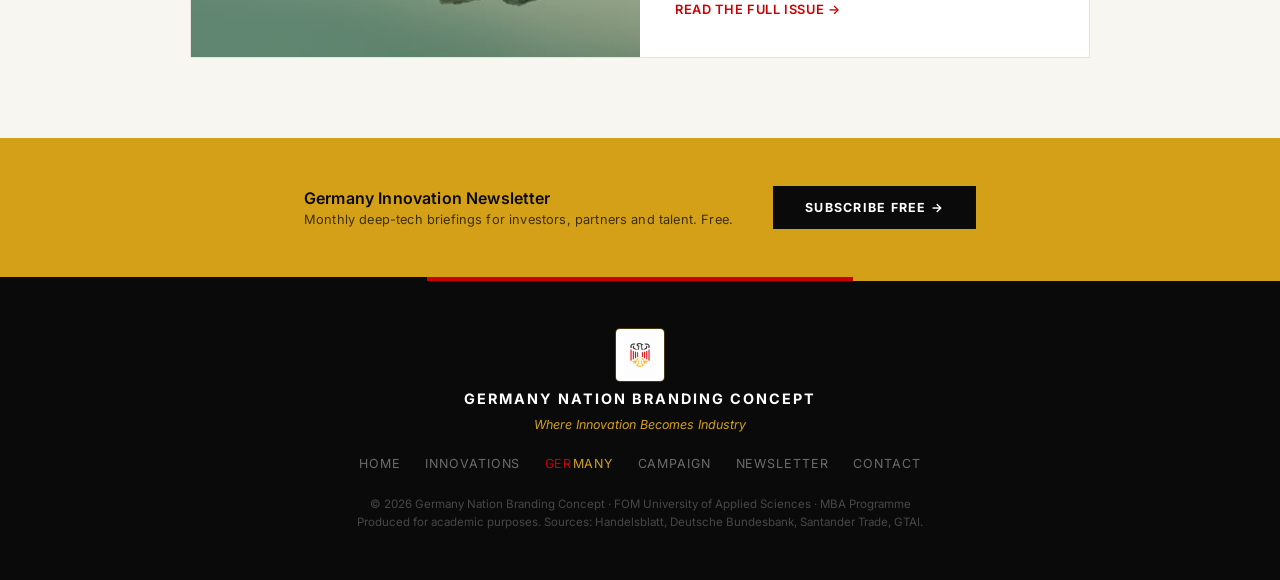
==== commit 66e64fe9: "Updates" ====
--- a/index.html
+++ b/index.html
@@ -302,7 +302,7 @@
   <div class="navbar__inner">
     <a href="index.html" class="navbar__logo">
       <img src="images/Adler_modern.png" class="logo-bundesadler" alt="Bundesadler" />
-      <span class="logo-text">GERMANY<span class="logo-sub">Where Innovation Becomes Industry</span></span>
+      <span class="logo-text">GER<span class="logo-many">MANY</span><span class="logo-sub">Where Innovation Becomes Industry</span></span>
     </a>
 
     <nav class="navbar__links" id="navLinks">
--- a/style.css
+++ b/style.css
@@ -77,19 +77,20 @@
   box-shadow: 0 0 0 2px var(--gold), 0 4px 20px rgba(212,160,23,0.4);
 }
 .logo-text {
-  font-size: 1rem; letter-spacing: 0.14em; color: var(--white);
+  font-size: 1.1rem; letter-spacing: 0.14em; color: var(--white);
   text-transform: uppercase;
   border-left: 2px solid rgba(212,160,23,0.4);
   padding-left: 0.75rem;
 }
+.logo-many { color: var(--gold); }
 .logo-sub {
-  color: var(--gold); font-weight: 400; font-size: 0.62rem;
+  color: var(--gold); font-weight: 400; font-size: 0.72rem;
   display: block; letter-spacing: 0.06em;
   text-transform: none; margin-top: 2px;
   font-style: italic;
 }
 
-.navbar__links { display: flex; align-items: center; gap: 2rem; }
+.navbar__links { display: flex; align-items: center; gap: 1.5rem; }
 .nav-link {
   font-size: 0.82rem; font-weight: 500; letter-spacing: 0.08em;
   color: rgba(255,255,255,0.7); text-transform: uppercase;
